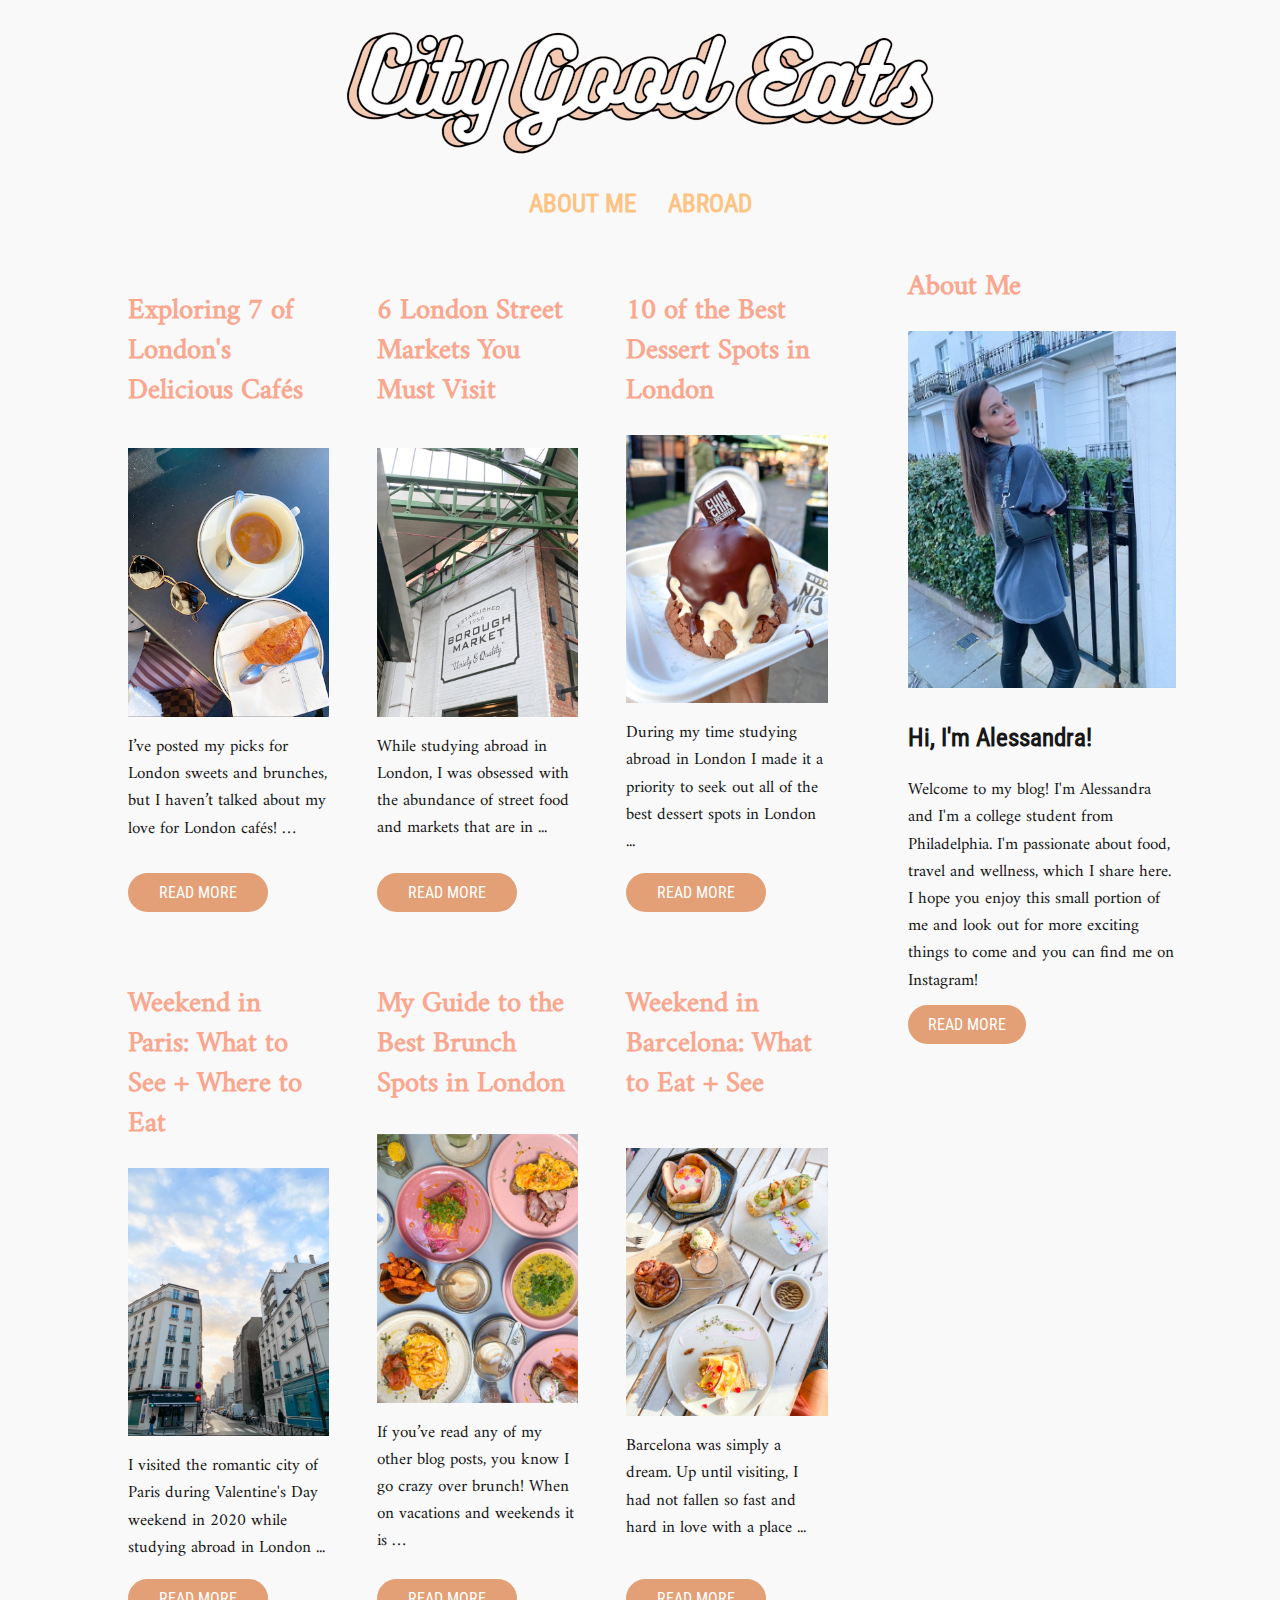
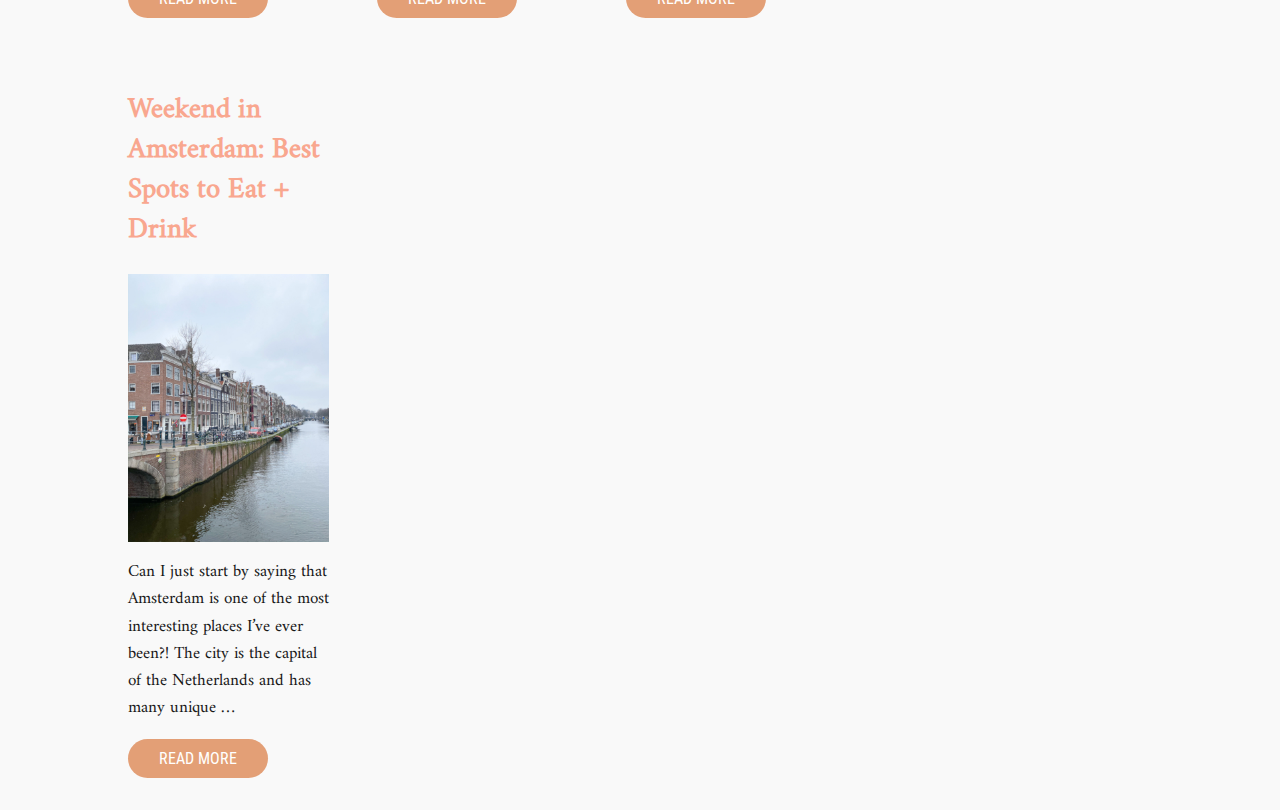
==== index.html @ ff9bc491 "Edits to margins on blog post pages" ====
<!DOCTYPE html>
<html lang="en">

<head>
    <link rel="stylesheet" href="stylesheet.css">
    <meta charset="UTF-8">
    <meta http-equiv="X-UA-Compatible" content="IE=edge">
    <meta name="viewport" content="width=device-width, initial-scale=1.0">
    <title>CityGoodEats</title>
</head>

<body>

    <div class="wrapper">

        <header>
            <a href="index.html">
                <picture class="logo">
                    <source media="(min-width: 1200px)" srcset="images/logo-desktop.png" />
                    <source media="(min-width: 0px)" srcset="images/logo-small.png" />
                    <img src="images/logo-desktop.png" alt="website logo reading 'CityGoodEats'">
                </picture>
            </a>

            <nav class="topnav">
                <h3><a href="about-me.html" target="_blank">ABOUT ME</a></h3>
                <div class="dropdown">
                    <div class="topnav-abroad">
                        <h3>ABROAD</h3>
                    </div>
                    <div class="dropdown-content">
                        <a href="amsterdam.html" target="_blank">Amsterdam</a>
                        <a href="barcelona.html" target="_blank">Barcelona</a>
                        <a href="london.html" target="_blank">London</a>
                        <a href="paris.html" target="_blank">Paris</a>
                    </div>
                </div>
            </nav>
        </header>

        <main>
            <div class="grid">
                <div class="posts">
                    <!-- LONDON CAFÉS BLOG POST -->
                    <section class="section london-cafes">
                        <h2><a href="london-cafés.html" target="_blank">Exploring 7 of London's Delicious Cafés</a></h2>
                        <img src="images/london-cafes/london-cafes-main-large.jpeg"
                            alt="a croissant and espresso pictured on a black table with a pair of Ray Ban sunglasses">
                        <p>I’ve posted my picks for London sweets and brunches, but I haven’t talked about my love for
                            London cafés! …</p>
                        <a href="london-cafés.html" class="readmore">READ MORE</a>
                    </section>

                    <!-- LONDON MARKETS BLOG POST -->
                    <section class="section london-markets">
                        <h2><a href="london-markets.html" target="_blank">6 London Street Markets You Must Visit</a>
                        </h2>
                        <img src="images/london-markets/london-markets-main-small.JPG"
                            alt="one of the brick walls in Borough Market in London which is painted white and reads 'Established 1756 Borough Market 'Variety & Quality'">
                        <p>While studying abroad in London, I was obsessed with the abundance of street food and markets
                            that are in ...</p>
                        <a href="london-markets.html" class="readmore">READ MORE</a>
                    </section>

                    <!-- LONDON DESSERTS BLOG POST -->
                    <section class="section london-desserts">
                        <h2><a href="london-desserts.html" target="_blank">10 of the Best Dessert Spots in London</a>
                        </h2>
                        <img src="images/london-desserts/london-desserts-main-small.JPG"
                            alt="a chocolate cookie with vanilla ice cream on top and chocolate drizzle on top, topped with a chocolate square that reads 'Chin Chin Ice Cream">
                        <p>During my time studying abroad in London I made it a priority to seek out all of the best
                            dessert spots in London ...</p>
                        <a href="london-dessert.html" class="readmore">READ MORE</a>
                    </section>

                    <!-- PARIS BLOG POST -->
                    <section class="section paris">
                        <h2><a href="paris.html" target="_blank">Weekend in Paris: What to See + Where to Eat</a></h2>
                        <img src="images/paris/paris-main-small.JPG" target="_blank"
                            alt="picture of the top half of buildings in Paris with clouds in the morning sky">
                        <p>I visited the romantic city of Paris during Valentine's Day weekend in 2020 while studying
                            abroad in London ...</p>
                        <a href="prais.html" class="readmore">READ MORE</a>
                    </section>

                    <!-- LONDON BRUNCH BLOG POST -->
                    <section class="section london-brunch">
                        <h2><a href="london-brunch.html" target="_blank">My Guide to the Best Brunch Spots in London</a>
                        </h2>
                        <img src="images/london-brunch/london-brunch-main-small.JPG"
                            alt="overhead picture of a table filled with different brunch foods on colorful plates from Farm Girl in London">
                        <p>If you’ve read any of my other blog posts, you know I go crazy over brunch! When on vacations
                            and weekends it is …</p>
                        <a href="london-brunch.html" class="readmore">READ MORE</a>
                    </section>

                    <!-- BARCELONA BLOG POST -->
                    <section class="section barcelona">
                        <h2><a href="barcelona.html" target="_blank">Weekend in Barcelona: What to Eat + See</a></h2>
                        <img src="images/barcelona/barcelona-main-small.JPG" target="_blank"
                            alt="overhead picture of a table with brunch items, including french toast, a burrito, and a cinnamon roll from Brunch and Cake in Barcelona">
                        <p>Barcelona was simply a dream. Up until visiting, I had not fallen so fast and hard in love
                            with a place ...</p>
                        <a href="barcelona.html" class="readmore">READ MORE</a>
                    </section>

                    <!-- AMSTERDAM BLOG POST -->
                    <section class="section amsterdam">
                        <h2><a href="amsterdam.html" target="_blank">Weekend in Amsterdam: Best Spots to Eat + Drink</a>
                        </h2>
                        <img src="images/amsterdam/amsterdam-main-small.JPG" target="_blank"
                            alt="picture of a canal in Amsterdam with buildings lining the water">
                        <p>Can I just start by saying that Amsterdam is one of the most interesting places I’ve ever
                            been?! The city is the capital of the Netherlands and has many unique …</p>
                        <a href="amsterdam.html" class="readmore">READ MORE</a>
                    </section>

                </div>
                <!-- ABOUT ME SECTION -->
                <aside class="sidebar">
                    <h2><a href="about-me.html" target="_blank">About Me</a></h2>
                    <img src="images/about-me-small.JPG"
                        alt="picture of myself (Alessandra) looking back and smiling at the camera with black leather leggins on, an oversized t-shirt and a black mini shoulder bag on">
                    <h3>Hi, I'm Alessandra!</h3>
                    <p>Welcome to my blog! I'm Alessandra and I'm a college student from Philadelphia. I'm passionate
                        about food, travel and wellness, which I share here. I hope you enjoy this small portion of me
                        and look out for more exciting things to come and you can find me on Instagram!</p>
                    <a href="about-me.html" class="readmore">READ MORE</a>
                </aside>
            </div>


        </main>


        <footer>


        </footer>

    </div>

</body>

</html>
---- stylesheet.css ----
@font-face {
    font-family: 'Amiri';
    src: url('fonts/Amiri/Amiri-Regular.ttf') format('truetype');
    font-weight: normal;
    font-style: normal;
}

@font-face {
    font-family: 'Roboto';
    src: url('fonts/Roboto_Condensed/RobotoCondensed-Regular.ttf') format('truetype');
    font-weight: normal;
    font-style: normal;
}

@font-face {
    font-family: 'Mate_SC';
    src: url('fonts/Mate_SC/MateSC-Regular.ttf');
    font-weight: normal;
    font-style: normal;
}

@font-face {
    font-family: 'Playfair';
    src: url('fonts/Playfair_Display/PlayfairDisplay-VariableFont_wght.ttf');
    font-weight: normal;
    font-style: normal;
}

.wrapper {
    margin: 1rem 6rem 0rem 6rem;
}

.wrapper-blogposts {
    margin: 1rem 22rem 0rem 22rem;
}

* {
    box-sizing: border-box;
}

img {
    max-width: 100%;
}

body {
    background-color: #f9f9f9;
    color: #171717;
    font-family: 'Amiri', 'Times New Roman', Times, serif;
}

h1 {
    font-family: 'Amiri';
    font-size: 40px;
    line-height: 44px;
    text-align: center;
}

h2 {
    font-family: 'Amiri';
    font-size: 1.8rem; 
    line-height: 40px;
}

h2 a:hover {
    color: #FFD9CD;
}

h3 {
    font-family: 'Roboto';
    font-size: 25px;
}

h3 a:hover {
    color: #FFD9CD;
}

h4 {
    font-family: 'Mate_SC';
    font-size: 20px;
    line-height: 15px;
}

p {
    font-family: 'Amiri';
    font-size: 17px;
    line-height: 1.7rem;
}

p a:hover {
    color: #FFD9CD;
}

a { 
    text-decoration: none;
    color: #F9A78F;
 }

 header {
     text-align: center;
     padding-top: 1rem;
 }

/* TOP NAV */

 .topnav a {
    color: #FDC383;
    padding-right: 1rem;
    padding-left: 1rem;
    cursor: pointer;
 }

.topnav a:hover {
    color: #F9A78F;
}

 .topnav {
     display: flex;
     flex-direction: row;
     justify-content: center;
 }

 .topnav-abroad {
     color: #FDC383;
     font-family: 'Roboto';
     font-size: 25px;
     padding-right: 1rem;
     padding-left: 1rem;
     border: none;
     cursor: pointer;
 }

 .topnav-abroad:hover {
     color: #F9A78F;
 }

/* TOP NAV - DROP DOWN */

 .dropdown {
     position: relative;
     display: inline-block;
 }

 .dropdown-content {
     display: none;
     position: absolute;
     background-color: #f1f1f1;
     min-width: 160px;
     box-shadow: 0px 6px 16px 0px rgba(0,0,0,0.2);
     z-index: 1;
 }

 .dropdown-content a {
     color: black;
     padding: 12px 16px;
     text-decoration: none;
     display: block;
 }

 .dropdown-content a:hover {
     color: #F9A78F;
 }

 .dropdown:hover .dropdown-content {
     display: flex;
     flex-direction: column;
     text-align: left;
 }

/* INDEX GRID */

 .grid p {
     max-width: 300px;
 }

 .grid {
     display: grid;
     grid-template-columns: 1fr 1fr 1fr 1fr;
     grid-template-areas: "post post post sidebar";
 }

 .grid img {
    margin-top: auto;
}

.posts {
    grid-area: post;
    display: flex;
    flex-wrap: wrap;
}

.section {
    width: 31%;
    display: flex;
    flex-direction: column;
    padding: 1.5rem;
}

a.section h2 {
    margin-top: auto;
}

/* READ MORE BUTTON */

 a.readmore {
    background-color: #E39F76;
    color: white;
    padding: 10px 20px;
    text-decoration: none;
    border-radius: 25px;
    justify-content: center;
    max-width: 140px;
    margin-top: auto;
    text-align: center;
    font-family: 'Roboto';
}

a.readmore:hover {
    background-color: #F3C9B1;
}

/* MISC. IMAGE */

.next-to-image-text {
    padding-left: 1rem;
    padding-right: 1rem;
    overflow: auto;
}

.img-resize {
    max-width: 300px;
}

.images {
    margin: auto;
    width: 100%;
    text-align: center;
}

/* ABOUT ME */

.aboutme p {
    max-width: 300px;
}

.about-me img {
    float: left;
}

#about-me-text {
    padding: 2rem;
}

/* BLOG POSTS */

.post-main-img {
    float: left;
}

.post-intro {
    padding-bottom: 2rem;
}

.post-heading {
    padding-bottom: 2rem;
}

/* AMSTERDAM PAGE */

#amsterdam-text {
    padding: 4rem 2rem 6rem 2rem;
}

#amsterdam-brunch {
    padding-top: 2rem;
}

/* BARCELONA PAGE */

#barcelona-text {
    padding: 4rem 2rem 2rem 2rem;;
}

#barcelona-start {
    padding-top: 2rem;
}
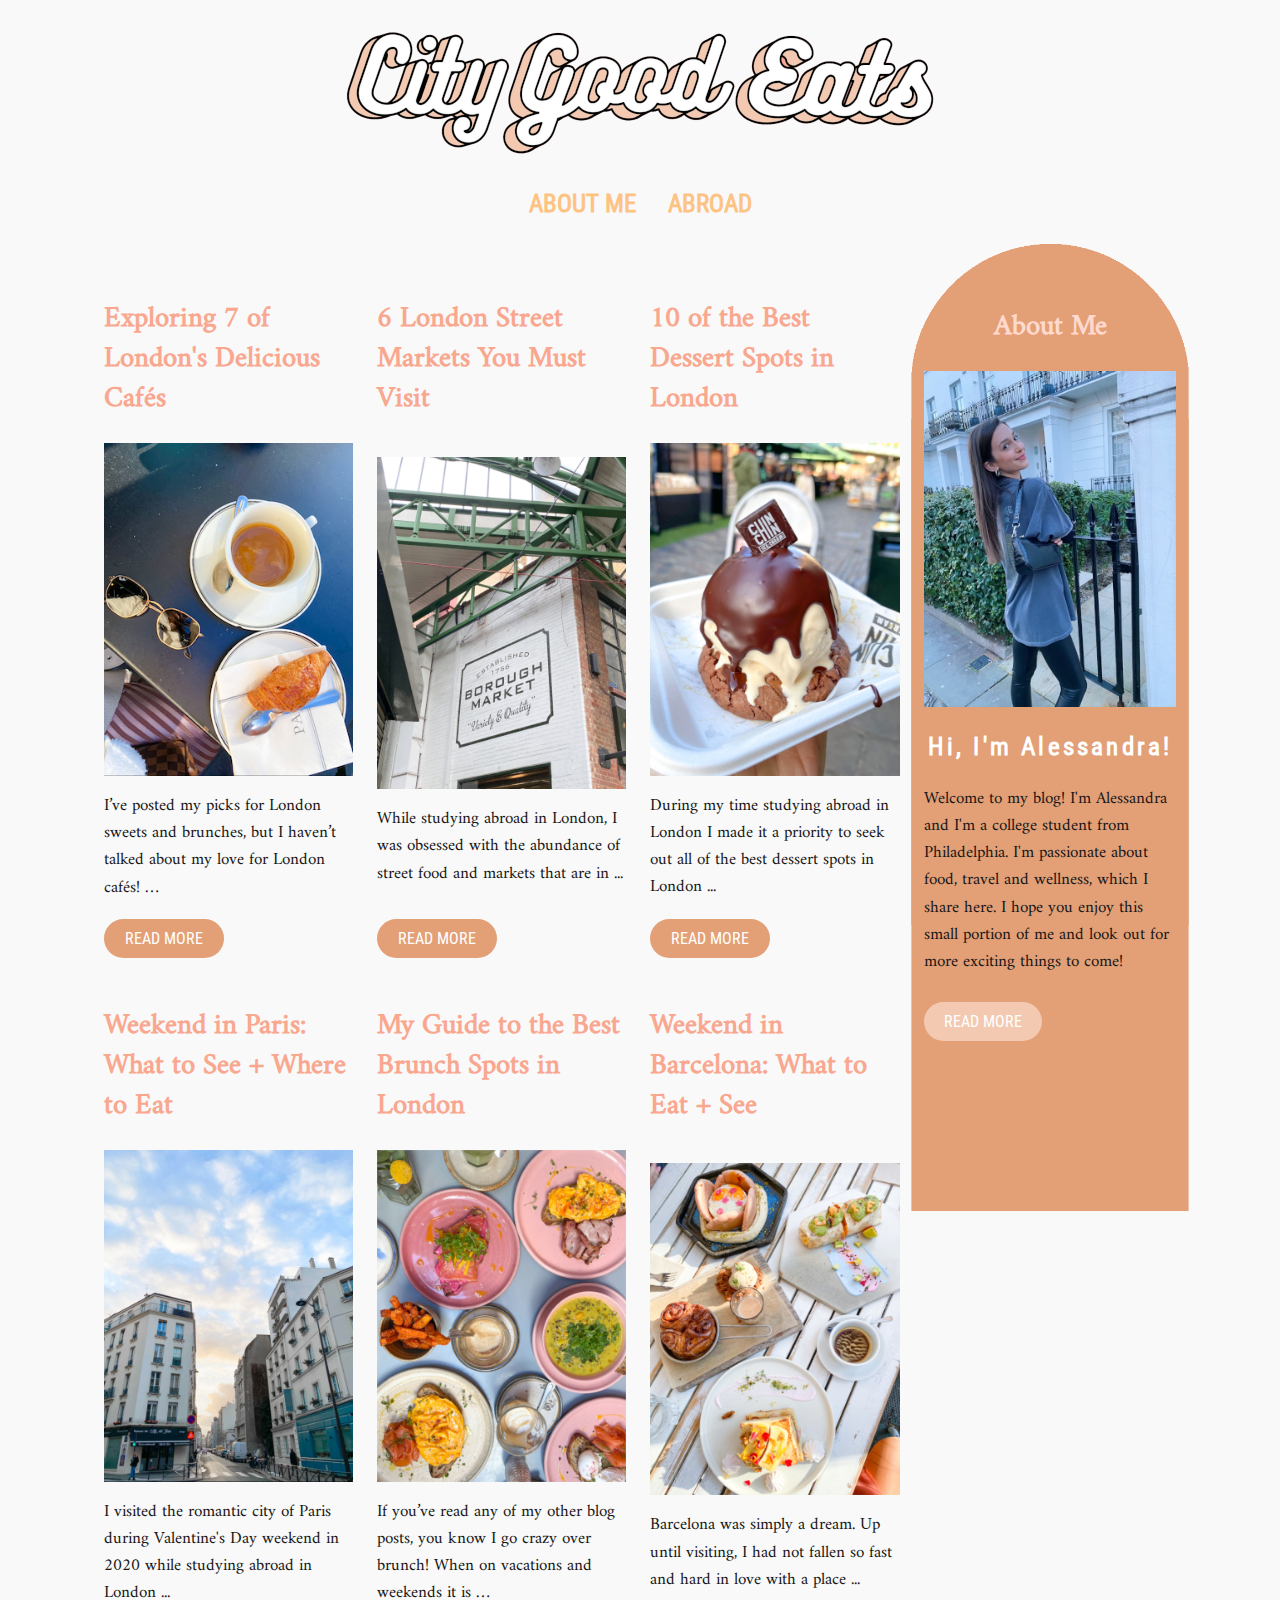
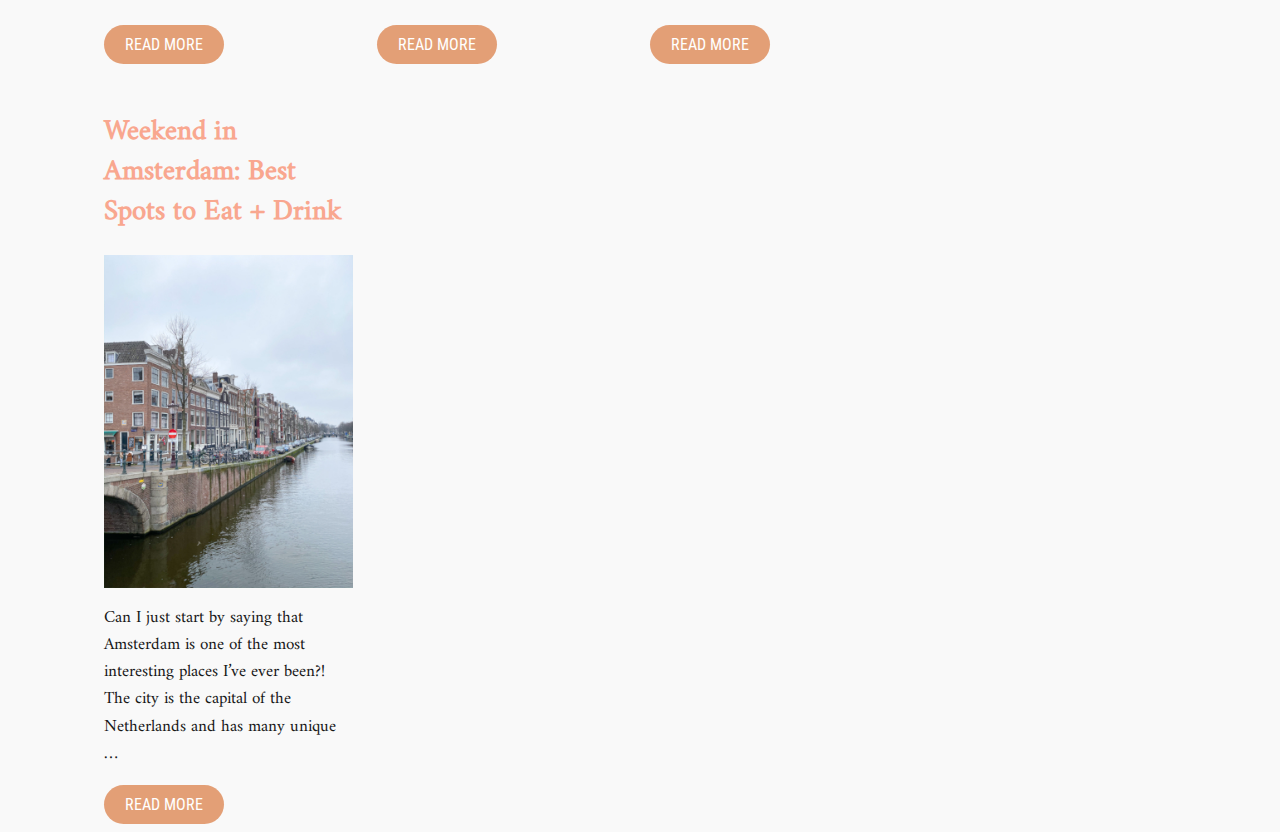
==== commit 7ca7775d: "Added background to about me section of homepage and made homepage responsive" ====
--- a/index.html
+++ b/index.html
@@ -118,14 +118,16 @@
                 </div>
                 <!-- ABOUT ME SECTION -->
                 <aside class="sidebar">
-                    <h2><a href="about-me.html" target="_blank">About Me</a></h2>
+                    <h2 id="about-me-title"><a href="about-me.html" target="_blank">About Me</a></h2>
                     <img src="images/about-me-small.JPG"
                         alt="picture of myself (Alessandra) looking back and smiling at the camera with black leather leggins on, an oversized t-shirt and a black mini shoulder bag on">
-                    <h3>Hi, I'm Alessandra!</h3>
-                    <p>Welcome to my blog! I'm Alessandra and I'm a college student from Philadelphia. I'm passionate
-                        about food, travel and wellness, which I share here. I hope you enjoy this small portion of me
-                        and look out for more exciting things to come and you can find me on Instagram!</p>
-                    <a href="about-me.html" class="readmore">READ MORE</a>
+                        <h3>Hi, I'm Alessandra!</h3>
+                        <p>Welcome to my blog! I'm Alessandra and I'm a college student from Philadelphia. I'm
+                            passionate about food, travel and wellness, which I share here. I hope you enjoy this small portion of me
+                            and look out for more exciting things to come!</p>
+                        <a href="about-me.html" class="readmore-aboutme">READ MORE</a>
+                    <div class="additional-color"></div>
+                    <img class="about-me-background" src="images/about-me-background.png">
                 </aside>
             </div>
 
--- a/stylesheet.css
+++ b/stylesheet.css
@@ -26,14 +26,6 @@
     font-style: normal;
 }
 
-.wrapper {
-    margin: 1rem 6rem 0rem 6rem;
-}
-
-.wrapper-blogposts {
-    margin: 1rem 22rem 0rem 22rem;
-}
-
 * {
     box-sizing: border-box;
 }
@@ -99,6 +91,46 @@
      text-align: center;
      padding-top: 1rem;
  }
+
+/* MEDIA QUERIES FOR HOME PAGE */
+
+@media (min-width: 1200px) {
+.wrapper {
+    margin: 1rem 6rem 0rem 6rem;
+    }
+} 
+
+@media (min-width: 768) {
+    .wrapper {
+        margin: 1rem 2rem 0rem 2rem
+    }
+}
+
+/* MEDIA QUERIES FOR OTHER PAGES */
+@media (min-width: 1500px) {
+.wrapper-blogposts {
+    margin: 1rem 22rem 0rem 22rem;
+    }
+}
+
+@media (min-width: 1300px) {
+    .wrapper-blogposts {
+        margin: 1rem 18rem 0rem 18rem;
+    }
+}
+
+@media (min-width: 1200px) {
+    .wrapper-blogposts {
+        margin: 1rem 14rem 0rem 14rem;
+    }
+}
+
+@media (min-width: 1200px) {
+    .wrapper-blogposts {
+        margin: 1rem 14rem 0rem 14rem;
+    }
+}
+
 
 /* TOP NAV */
 
@@ -117,6 +149,7 @@
      display: flex;
      flex-direction: row;
      justify-content: center;
+     padding-bottom: 2rem;
  }
 
  .topnav-abroad {
@@ -186,13 +219,13 @@
     grid-area: post;
     display: flex;
     flex-wrap: wrap;
+    gap: 1.5rem 1.5rem;
 }
 
 .section {
     width: 31%;
     display: flex;
     flex-direction: column;
-    padding: 1.5rem;
 }
 
 a.section h2 {
@@ -208,7 +241,7 @@
     text-decoration: none;
     border-radius: 25px;
     justify-content: center;
-    max-width: 140px;
+    max-width: 120px;
     margin-top: auto;
     text-align: center;
     font-family: 'Roboto';
@@ -236,7 +269,7 @@
     text-align: center;
 }
 
-/* ABOUT ME */
+/* ABOUT ME PAGE */
 
 .aboutme p {
     max-width: 300px;
@@ -250,6 +283,79 @@
     padding: 2rem;
 }
 
+/* ABOUT ME SECTION ON HOME PAGE */
+
+#about-me-title {
+    text-align: center;
+    padding-top: .5rem;
+}
+
+.sidebar h3 {
+    color: white;
+    letter-spacing: .2rem;
+    text-align: center;
+}
+
+.sidebar p {
+    padding-bottom: 1rem;
+}
+
+.sidebar img {
+    margin: 0 auto;
+    display: block;
+}
+
+#about-me-title a {
+    color: #FFD9CD;
+}
+
+#about-me-title a:hover {
+    color: white;
+}
+
+.about-me-background {
+    position: absolute;
+    top: 0;
+    left: 0;
+    z-index: -1;
+    transform: scale(1.1);
+    width: 100%
+}
+
+.additional-color {
+    background-color: #E39F76;
+    height: 80%;
+    position: absolute;
+    bottom: 0;
+    left: 0;
+    z-index: -1;
+    transform: scale(1.1);
+    width: 100%
+}
+
+.sidebar {
+    position: relative;
+    max-height: 900px;
+    margin-left: 1rem;
+}
+
+a.readmore-aboutme {
+    background-color: #F3C9B1;
+    color: white;
+    padding: 10px 20px;
+    text-decoration: none;
+    border-radius: 25px;
+    justify-content: center;
+    max-width: 140px;
+    margin-top: auto;
+    text-align: center;
+    font-family: 'Roboto';
+}
+
+a.readmore-aboutme:hover {
+    background-color: #FDC383;
+}
+
 /* BLOG POSTS */
 
 .post-main-img {
@@ -282,4 +388,33 @@
 
 #barcelona-start {
     padding-top: 2rem;
-}+}
+
+/* GRID MEDIA QUERIES */
+
+@media screen and (max-width: 1100px) {
+    .grid {
+        grid-template-columns: 1fr 1fr 1fr;
+        grid-template-areas: "post post sidebar";
+    }
+   .section {
+       width: 46.5%;
+   }
+
+   .sidebar {
+       width: 100%;
+   }
+
+}
+
+@media screen and (max-width: 700px) {
+    .grid {
+        display: block;
+    }
+   .section {
+       width: 100%;
+   }
+   .sidebar {
+       width: 100%
+   }
+}
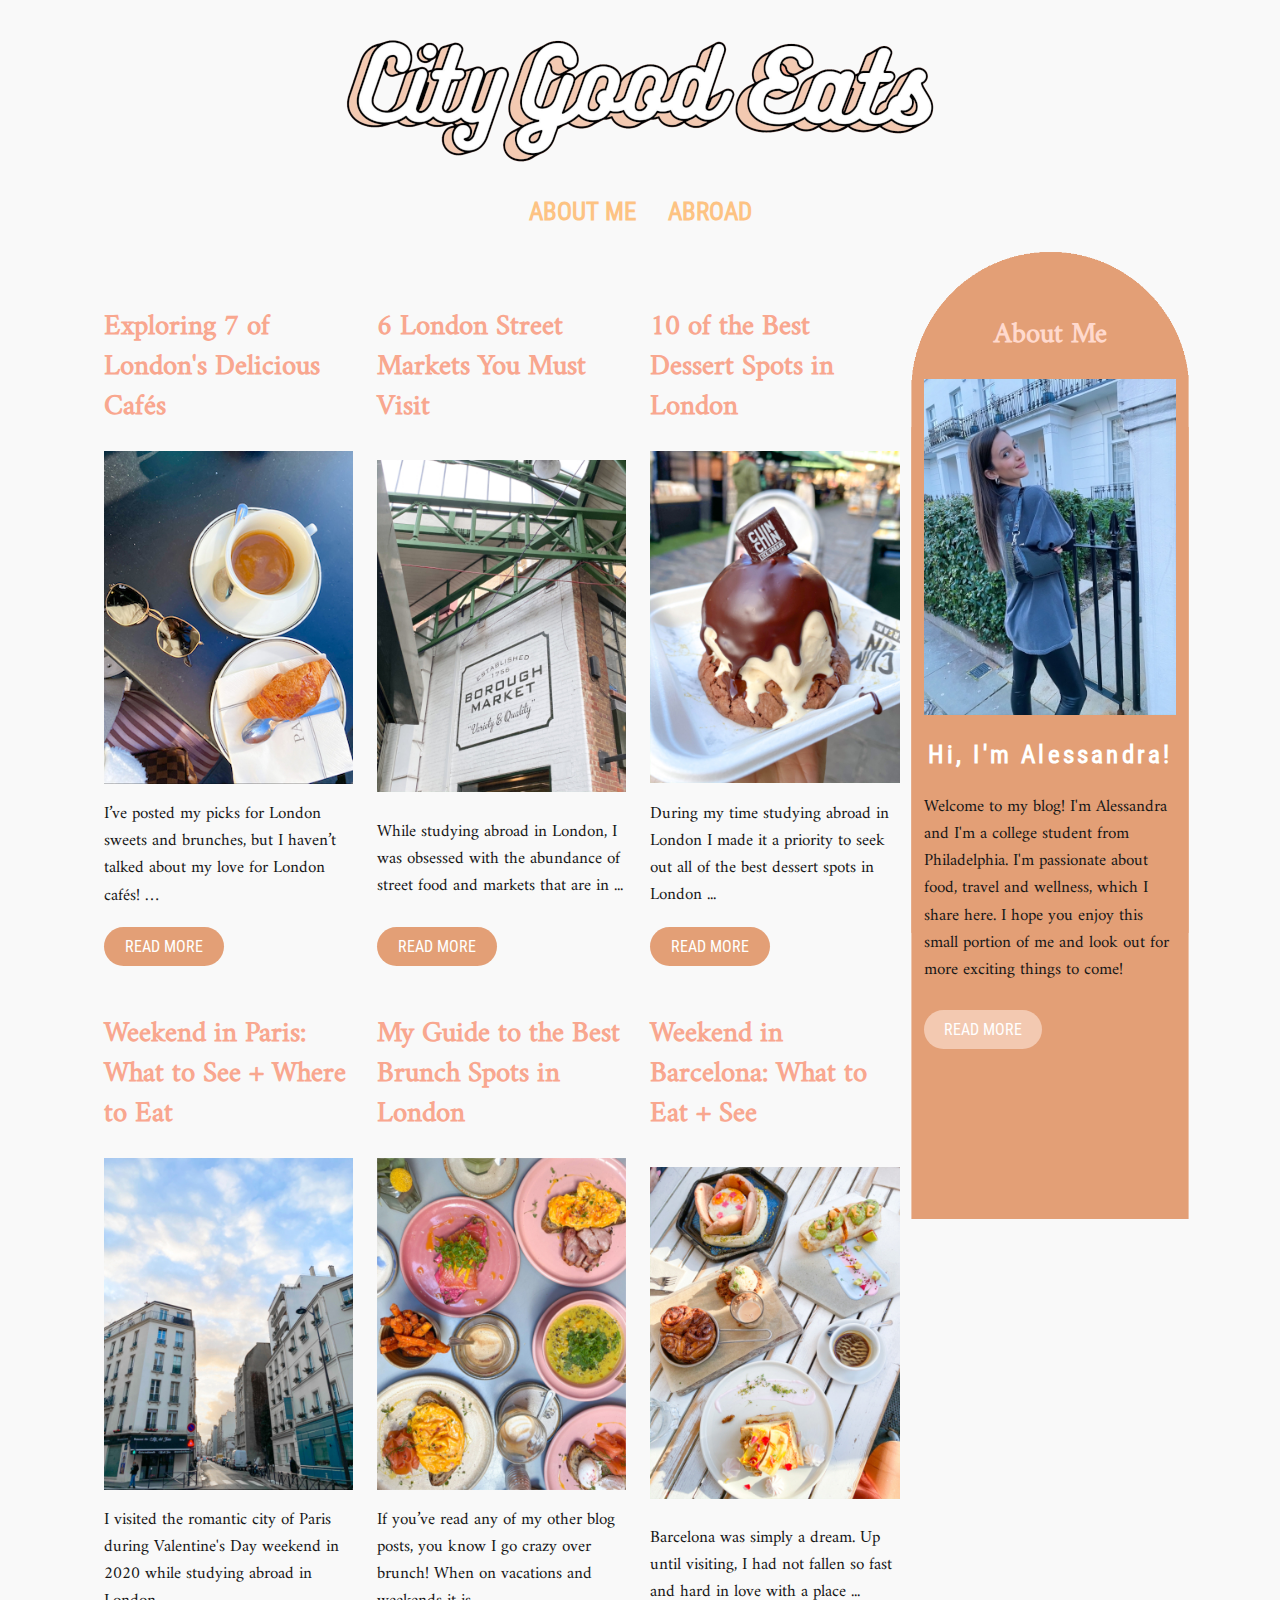
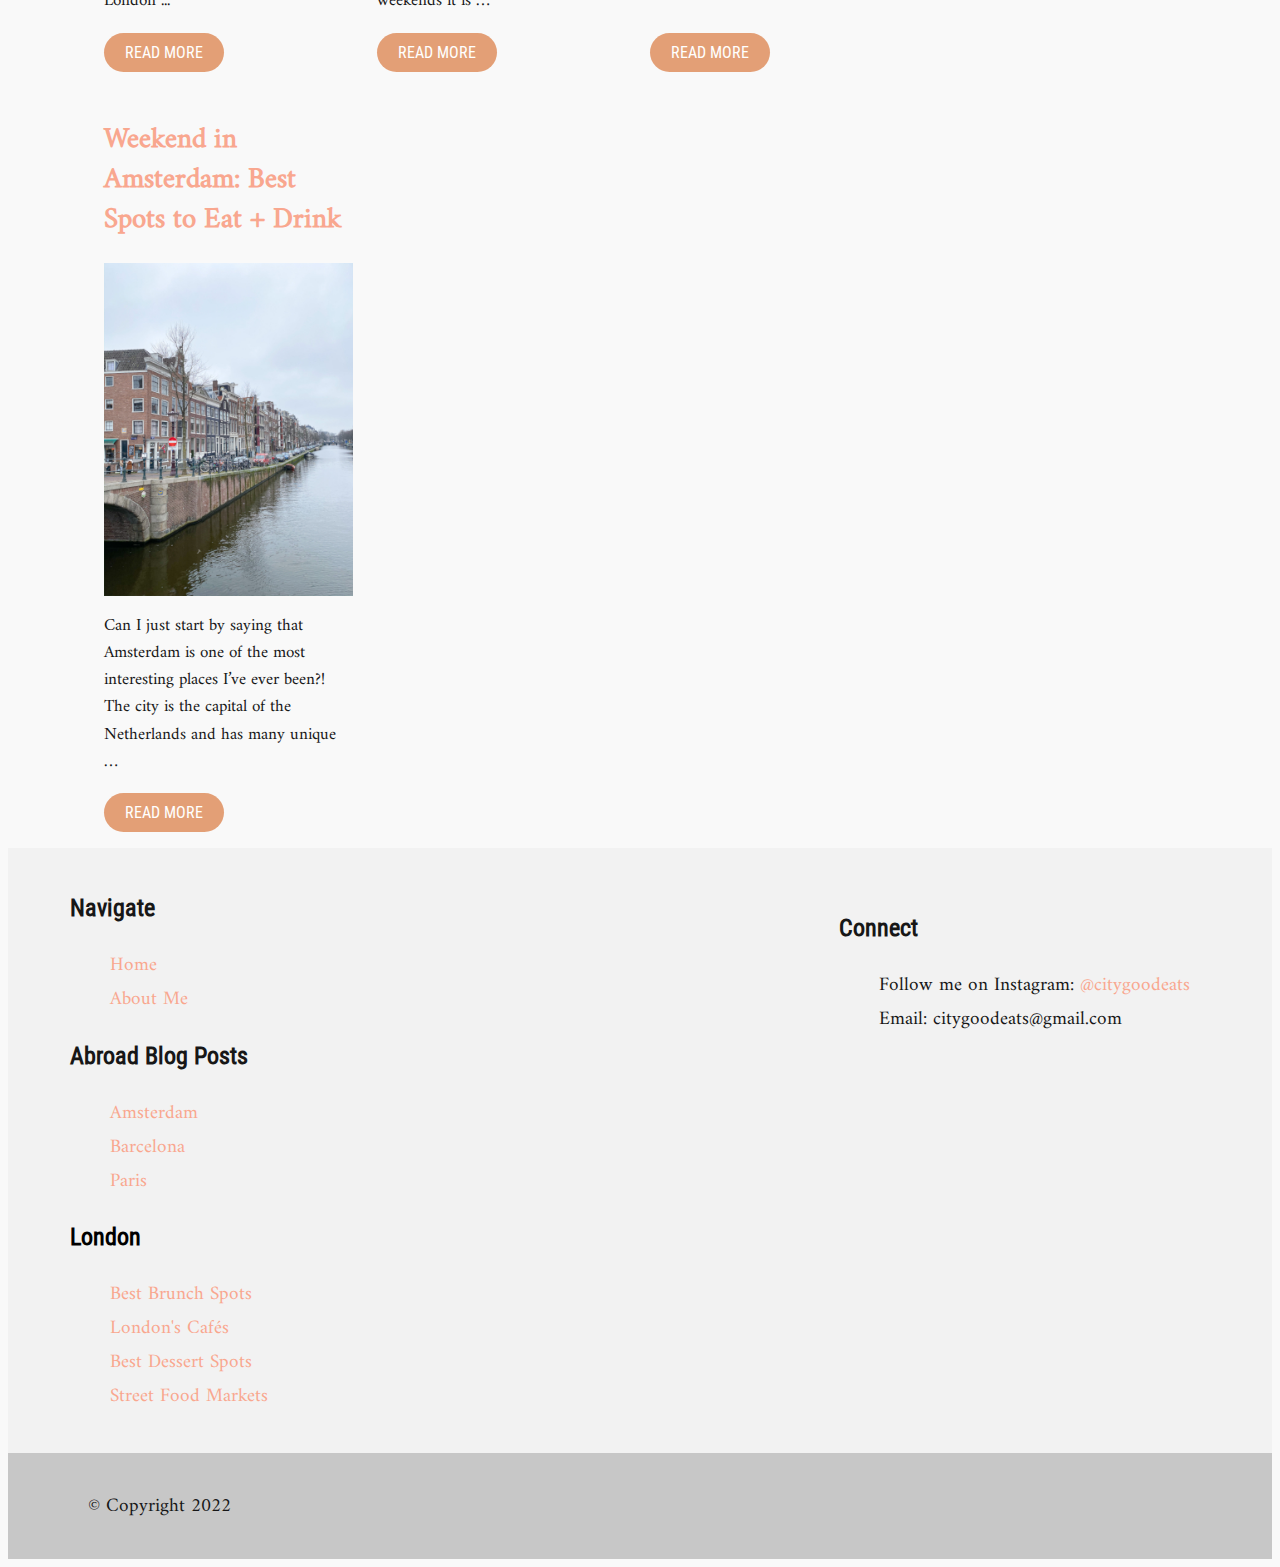
==== commit 126c4f27: "Created footer" ====
--- a/index.html
+++ b/index.html
@@ -80,7 +80,7 @@
                             alt="picture of the top half of buildings in Paris with clouds in the morning sky">
                         <p>I visited the romantic city of Paris during Valentine's Day weekend in 2020 while studying
                             abroad in London ...</p>
-                        <a href="prais.html" class="readmore">READ MORE</a>
+                        <a href="paris.html" class="readmore">READ MORE</a>
                     </section>
 
                     <!-- LONDON BRUNCH BLOG POST -->
@@ -134,14 +134,49 @@
 
         </main>
 
+    </div>
+    <footer>
+    <!-- Footer main -->
+    <section class="ft-main">
+        <div class="ft=main-item">
+            <h2 class="ft-title">Navigate</h2>
+            <ul>
+                <li><a href="index.html">Home</a></li>
+                <li><a href="about-me.html">About Me</a></li>
+            </ul>    
+            <h2 class="ft-title">Abroad Blog Posts</h2>
+            <ul>
+                <li><a href="amsterdam.html">Amsterdam</a></li>
+                <li><a href="barcelona.html">Barcelona</a></li>
+                <li><a href="paris.html">Paris</a></li>
+            </ul>    
+            <h2 class="ft-title"><a href="london.html">London</a></h2>
+            <ul>
+                    <li><a href="london-brunch.html">Best Brunch Spots</a></li>
+                    <li><a href="london-cafés.html">London's Cafés</a></li>
+                    <li><a href="london-dessert.html">Best Dessert Spots</a></li>
+                    <li><a href="london-markets.html">Street Food Markets</a></li>
+            </ul>
+        </div>
 
-        <footer>
+        <!--Footer Connect-->
+        <div class="container"></div>
+        <div class="ft-main-item">
+            <h2 class="ft-title">Connect</h2>
+            <ul>
+                <li>Follow me on Instagram: <a href="https://www.instagram.com/citygoodeats/">@citygoodeats</a></li>
+                <li>Email: citygoodeats@gmail.com</li>
+            </ul>
+        </div>
+    </section>
 
-
-        </footer>
-
-    </div>
-
+    <!-- Footer legal -->
+    <section class="ft-legal">
+        <ul class="ft-legal-list">
+            <li>&copy; Copyright 2022 </li>
+        </ul>
+    </section>
+    </footer>
 </body>
 
 </html>--- a/stylesheet.css
+++ b/stylesheet.css
@@ -269,6 +269,11 @@
     text-align: center;
 }
 
+img {
+    margin: auto;
+    text-align: center;
+}
+
 /* ABOUT ME PAGE */
 
 .aboutme p {
@@ -356,6 +361,81 @@
     background-color: #FDC383;
 }
 
+/* FOOTER */
+
+footer {
+    background-color: #f2f2f2;
+    margin-top: 1rem;
+}
+
+footer a {
+    font-size: 1.2rem;
+}
+
+footer a:hover {
+    color: #e07b3b;
+}
+
+footer {
+    font-size: 1.2rem;
+}
+
+ul {
+    list-style: none;
+    text-align: left;
+}
+
+.ft-title {
+    font-family: 'Roboto';
+    font-size: 1.5rem;
+}
+
+.ft-title a {
+    font-family: 'Roboto';
+    font-size: 1.5rem;
+    color: black;
+}
+
+body {
+    display: flex;
+    min-height: 100vh;
+    flex-direction: column;
+}
+
+.container {
+    flex: 1;
+}
+
+.ft-main {
+    padding: 1.25rem 3.875rem;
+    display: flex;
+    flex-wrap: wrap;
+}
+
+.ft-main-item {
+    padding: 1.25rem;
+    min-width: 12.5rem;
+    text-align: left;
+}
+
+.ft-legal {
+    padding: 0.9375rem 1.875rem;
+    background-color: #c7c7c7;
+}
+.ft-legal-list {
+    width: 100%;
+    display: flex;
+    flex-wrap: wrap;
+}
+.ft-legal-list li {
+    margin: 0.125rem 0.625rem;
+    white-space: nowrap;
+}
+
+.ft-legal-list li:nth-last-child(2) {
+    flex: 1;       /* same as flex-grow: 1; */
+}
+
 /* BLOG POSTS */
 
 .post-main-img {
@@ -388,6 +468,12 @@
 
 #barcelona-start {
     padding-top: 2rem;
+}
+
+/* PARIS PAGE */
+
+#paris-text {
+    padding: 10rem 2rem 8rem 2rem;
 }
 
 /* GRID MEDIA QUERIES */
@@ -418,3 +504,16 @@
        width: 100%
    }
 }
+
+/* FOOTER MEDIA QUERIES */
+
+@media only screen and (min-width: 29.8125rem /*477px*/) {
+    .ft-main {
+        justify-content: space-around;
+    }
+}
+@media only screen and (min-width: 77.5rem /*1240px*/ ) {
+    .ft-main {
+        justify-content: space-evenly;
+    }
+}
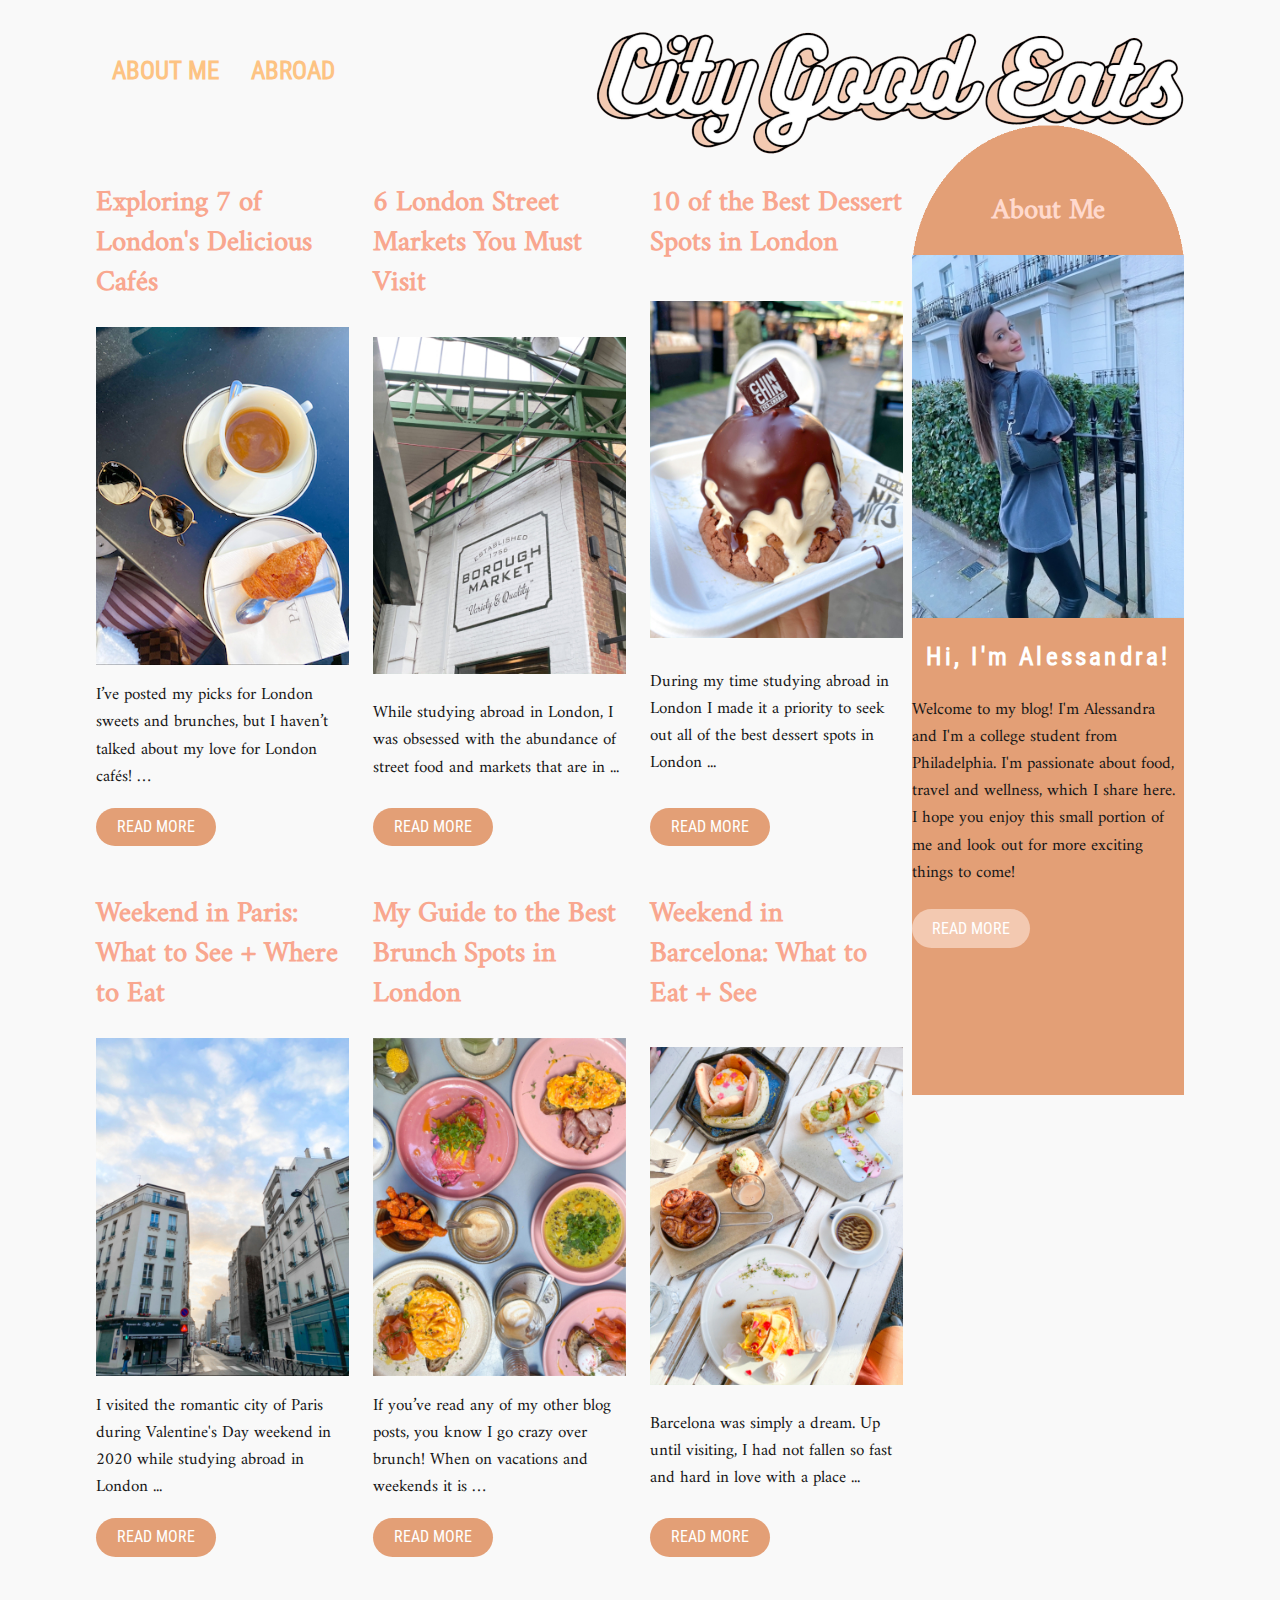
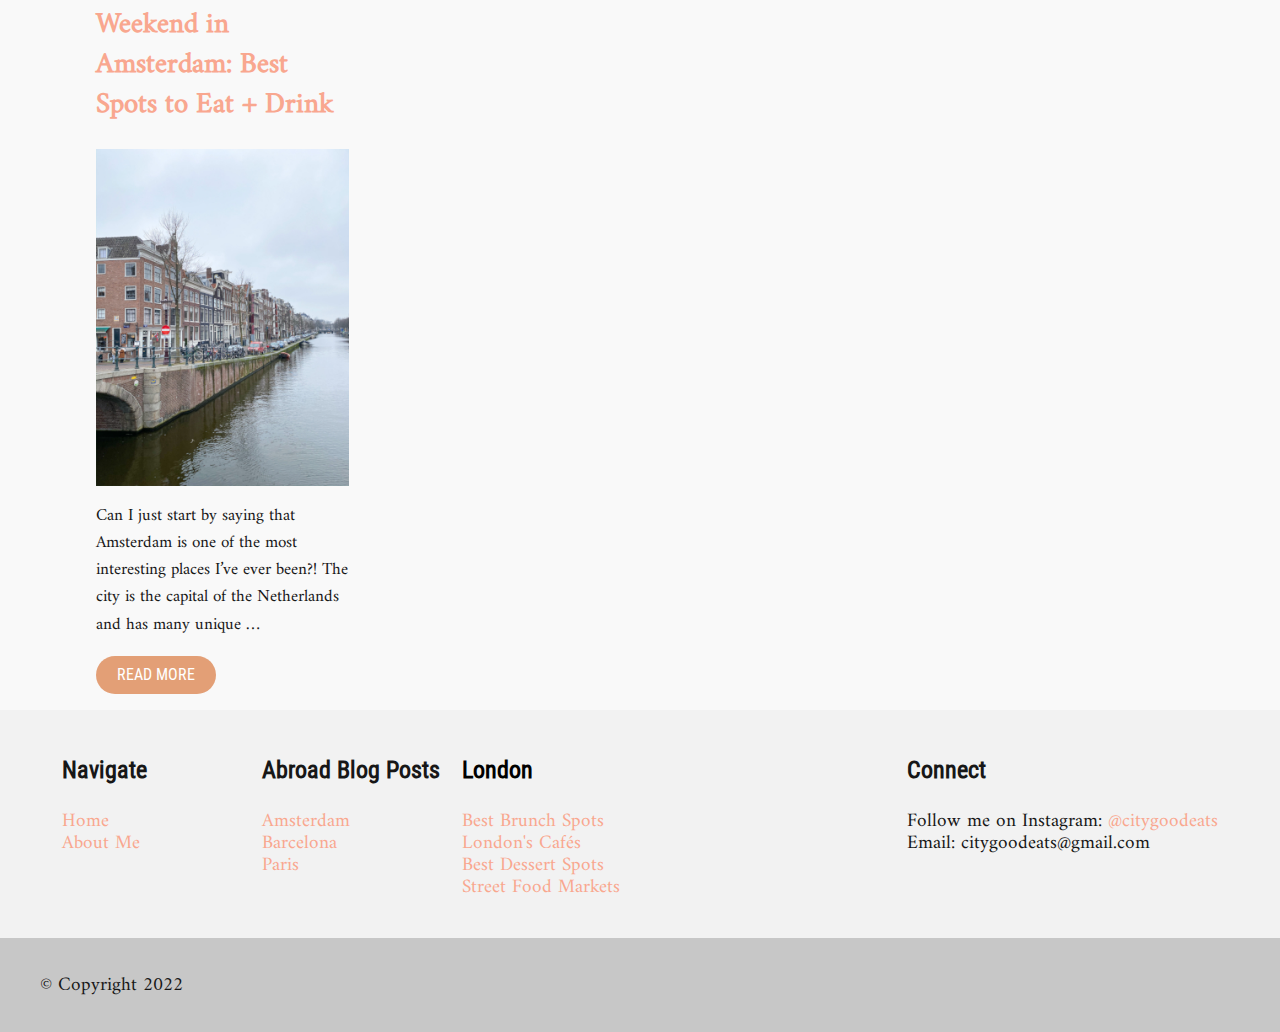
==== commit 3502dc77: "Added hamburger menu and fixed footer issues" ====
--- a/index.html
+++ b/index.html
@@ -3,6 +3,7 @@
 
 <head>
     <link rel="stylesheet" href="stylesheet.css">
+    <link rel="stylesheet" href="normalize.css">
     <meta charset="UTF-8">
     <meta http-equiv="X-UA-Compatible" content="IE=edge">
     <meta name="viewport" content="width=device-width, initial-scale=1.0">
@@ -14,28 +15,92 @@
     <div class="wrapper">
 
         <header>
-            <a href="index.html">
-                <picture class="logo">
-                    <source media="(min-width: 1200px)" srcset="images/logo-desktop.png" />
-                    <source media="(min-width: 0px)" srcset="images/logo-small.png" />
-                    <img src="images/logo-desktop.png" alt="website logo reading 'CityGoodEats'">
-                </picture>
-            </a>
-
-            <nav class="topnav">
-                <h3><a href="about-me.html" target="_blank">ABOUT ME</a></h3>
-                <div class="dropdown">
-                    <div class="topnav-abroad">
-                        <h3>ABROAD</h3>
+            <div class="nav">
+            <!-- Mobile Nav-->
+            <div class="mobile-nav nav__mobile-nav">
+                <!-- Open Button -->
+                <div id="mobile-nav-open-button" class="mobile-nav__button">
+                    <svg fill="none" stroke="currentColor" viewbox="0 0 24 24" xmlns="http://www.w3.org/2000/svg"><path stroke-linecap="round" stroke-linejoin="round" stroke-width="2" d="M4 6h16M4 12h16M4 18h16"></path></svg>
+                </div>
+
+                <nav id="mobile-nav" class="mobile-nav__nav">
+                    <!-- Close Button -->
+                    <div id="mobile-nav-close-button" class="mobile-nav__close-button">
+                        <svg class="w-6 h-6" fill="none" stroke="currentColor" viewbox="0 0 24 24" xmlns="http://www.w3.org/2000/svg"><path stroke-linecap="round" stroke-linejoin="round" stroke-width="2" d="M6 18L18 6M6 6l12 12"></path></svg>
                     </div>
-                    <div class="dropdown-content">
-                        <a href="amsterdam.html" target="_blank">Amsterdam</a>
-                        <a href="barcelona.html" target="_blank">Barcelona</a>
-                        <a href="london.html" target="_blank">London</a>
-                        <a href="paris.html" target="_blank">Paris</a>
-                    </div>
-                </div>
-            </nav>
+                    <ul class="mobile-nav__nav-list">
+                        <li class="nav__nav-list-item">
+                            <a href="index.html" class="nav__nav-list-link">Home</a>
+                        </li>
+
+                        <li class="nav__nav-list-item">
+                            <a href="about-me.html" class="nav__nav-list-link">About Me</a>
+                        </li>
+
+                        <li class="nav__nav-list-item">
+                            <a href="amsterdam.html" class="nav__nav-list-link">Amsterdam</a>
+                        </li>
+
+                        <li>   
+                            <a href="barcelona.html" class="nav__nav-list-link">Barcelona</a>
+                        </li> 
+
+                        <li>
+                            <a href="paris.html" class="nav__nav-list-link">Paris</a>
+                        </li>
+
+                        <li>
+                            <a href="london.html" class="nav__nav-list-link">London</a>
+                        </li>
+                    </ul>
+                </nav>
+            </div>
+
+            <!-- Desktop Nav -->
+       
+
+        <nav class="topnav">
+            <h3><a href="about-me.html" target="_blank">ABOUT ME</a></h3>
+            <div class="dropdown">
+                <div class="topnav-abroad">
+                    <h3>ABROAD</h3>
+                </div>
+                <div class="dropdown-content">
+                    <a href="amsterdam.html" target="_blank">Amsterdam</a>
+                    <a href="barcelona.html" target="_blank">Barcelona</a>
+                    <a href="london.html" target="_blank">London</a>
+                    <a href="paris.html" target="_blank">Paris</a>
+                </div>
+            </div>
+        </nav>
+    </div>
+    
+ <a href="index.html">
+            <picture class="logo">
+                <source media="(min-width: 1200px)" srcset="images/logo-desktop.png" />
+                <source media="(min-width: 0px)" srcset="images/logo-small.png" />
+                <img src="images/logo-desktop.png" alt="website logo reading 'CityGoodEats'">
+            </picture>
+        </a>
+
+        <script>
+            // Mobile menu logic
+            const mobileNav = document.getElementById('mobile-nav');
+            const openButton = document.getElementById('mobile-nav-open-button');
+            const closeButton = document.getElementById('mobile-nav-close-button');
+
+            openButton.addEventListener("click", () => {
+                mobileNav.classList.remove('mobile-nav__nav--closed');
+                mobileNav.classList.add('mobile-nav__nav--open');
+            });
+
+            // When we close it do the opposite
+            closeButton.addEventListener("click", () => {
+                mobileNav.classList.remove('mobile-nav__nav--open');
+                mobileNav.classList.add('mobile-nav__nav--closed');
+            });
+
+        </script>
         </header>
 
         <main>
@@ -138,26 +203,31 @@
     <footer>
     <!-- Footer main -->
     <section class="ft-main">
-        <div class="ft=main-item">
+        <div class="ft-main-item">
             <h2 class="ft-title">Navigate</h2>
             <ul>
                 <li><a href="index.html">Home</a></li>
                 <li><a href="about-me.html">About Me</a></li>
-            </ul>    
+            </ul>
+        </div>
+        <div class="ft-main-item">    
             <h2 class="ft-title">Abroad Blog Posts</h2>
             <ul>
                 <li><a href="amsterdam.html">Amsterdam</a></li>
                 <li><a href="barcelona.html">Barcelona</a></li>
                 <li><a href="paris.html">Paris</a></li>
-            </ul>    
+            </ul>
+        </div>
+        <div class="ft-main-item">    
             <h2 class="ft-title"><a href="london.html">London</a></h2>
             <ul>
-                    <li><a href="london-brunch.html">Best Brunch Spots</a></li>
-                    <li><a href="london-cafés.html">London's Cafés</a></li>
-                    <li><a href="london-dessert.html">Best Dessert Spots</a></li>
-                    <li><a href="london-markets.html">Street Food Markets</a></li>
-            </ul>
-        </div>
+                <li><a href="london-brunch.html">Best Brunch Spots</a></li>
+                <li><a href="london-cafés.html">London's Cafés</a></li>
+                <li><a href="london-dessert.html">Best Dessert Spots</a></li>
+                <li><a href="london-markets.html">Street Food Markets</a></li>
+            </ul>
+        </div>
+    
 
         <!--Footer Connect-->
         <div class="container"></div>
--- a/stylesheet.css
+++ b/stylesheet.css
@@ -90,6 +90,8 @@
  header {
      text-align: center;
      padding-top: 1rem;
+     display: flex;
+     justify-content: space-between;
  }
 
 /* MEDIA QUERIES FOR HOME PAGE */
@@ -129,6 +131,75 @@
     .wrapper-blogposts {
         margin: 1rem 14rem 0rem 14rem;
     }
+}
+
+/* MOBILE NAV */
+
+.nav__nav-list {
+    align-items: center;
+    display: flex;
+}
+
+.nav__nav-list-item {
+    list-style-type: none;
+}
+
+.nav__nav-list-link {
+    color: #FDC383;
+    text-decoration: none;
+    padding: 5px 25px;
+}
+
+.mobile-nav__nav {
+    background-color: white;
+    height: 100%;
+    left: 0;
+    position: fixed;
+    top: 0;
+    transform: translateX(100%);
+    transition: all .15s ease-in;
+    width: 100%;
+    z-index: 1000;
+}
+
+.mobile-nav__nav--open {
+    transform: translateX(0);
+    transition: all .15s ease-in;
+}
+
+.mobile-nav__nav--closed {
+    transform: translateX(100%);
+    transition: all .15s ease-in;
+}
+
+.mobile-nav__button {
+    cursor: pointer;
+    display: block;
+    max-width: 40px;
+    width: 100px;
+}
+
+.mobile-nav__nav-list {
+    display: flex;
+    flex-direction: column;
+    justify-content: space-between;
+    padding: 50px 0;
+}
+
+.mobile-nav__nav-list a {
+    color: black;
+    display: block;
+    font-size: 1.3rem;
+    text-align: center;
+}
+
+.mobile-nav__close-button {
+    position: absolute;
+    top: 0;
+    right: 0;
+    max-width: 75px;
+    z-index: 1010;
+    width: 45px;
 }
 
 
@@ -383,6 +454,7 @@
 ul {
     list-style: none;
     text-align: left;
+    padding-left: 0;
 }
 
 .ft-title {
@@ -413,7 +485,7 @@
 }
 
 .ft-main-item {
-    padding: 1.25rem;
+    padding: 1rem 2rem;
     min-width: 12.5rem;
     text-align: left;
 }
@@ -476,6 +548,32 @@
     padding: 10rem 2rem 8rem 2rem;
 }
 
+/* TOP NAV MEDIA QUERIES */
+@media screen and (min-width: 700px) {
+
+    /* Hide our mobile nav, show our desktop nav */
+
+    .mobile-nav {
+        display: none;
+    }
+}
+
+@media screen and (max-width: 700px) {
+    .topnav {
+        display: none;
+    }
+
+    .logo {
+        display: flex;
+        flex-direction: column;
+    }
+
+    .mobile-nav {
+        display: flex;
+        flex-direction: column;
+    }
+}
+
 /* GRID MEDIA QUERIES */
 
 @media screen and (max-width: 1100px) {
@@ -501,15 +599,29 @@
        width: 100%;
    }
    .sidebar {
-       width: 100%
+       width: 100%;
    }
 }
 
 /* FOOTER MEDIA QUERIES */
 
-@media only screen and (min-width: 29.8125rem /*477px*/) {
-    .ft-main {
+@media only screen and (min-width: 320px) {
+    /*.ft-main {
         justify-content: space-around;
+    }*/
+    .ft-main-item {
+        padding: 0rem;
+    }
+    .sidebar {
+        margin-left: 0rem;
+    }
+
+    .additional-color {
+        transform: scaleY(1.1);
+    }
+
+    .about-me-background {
+        transform: scaleY(1.1);
     }
 }
 @media only screen and (min-width: 77.5rem /*1240px*/ ) {
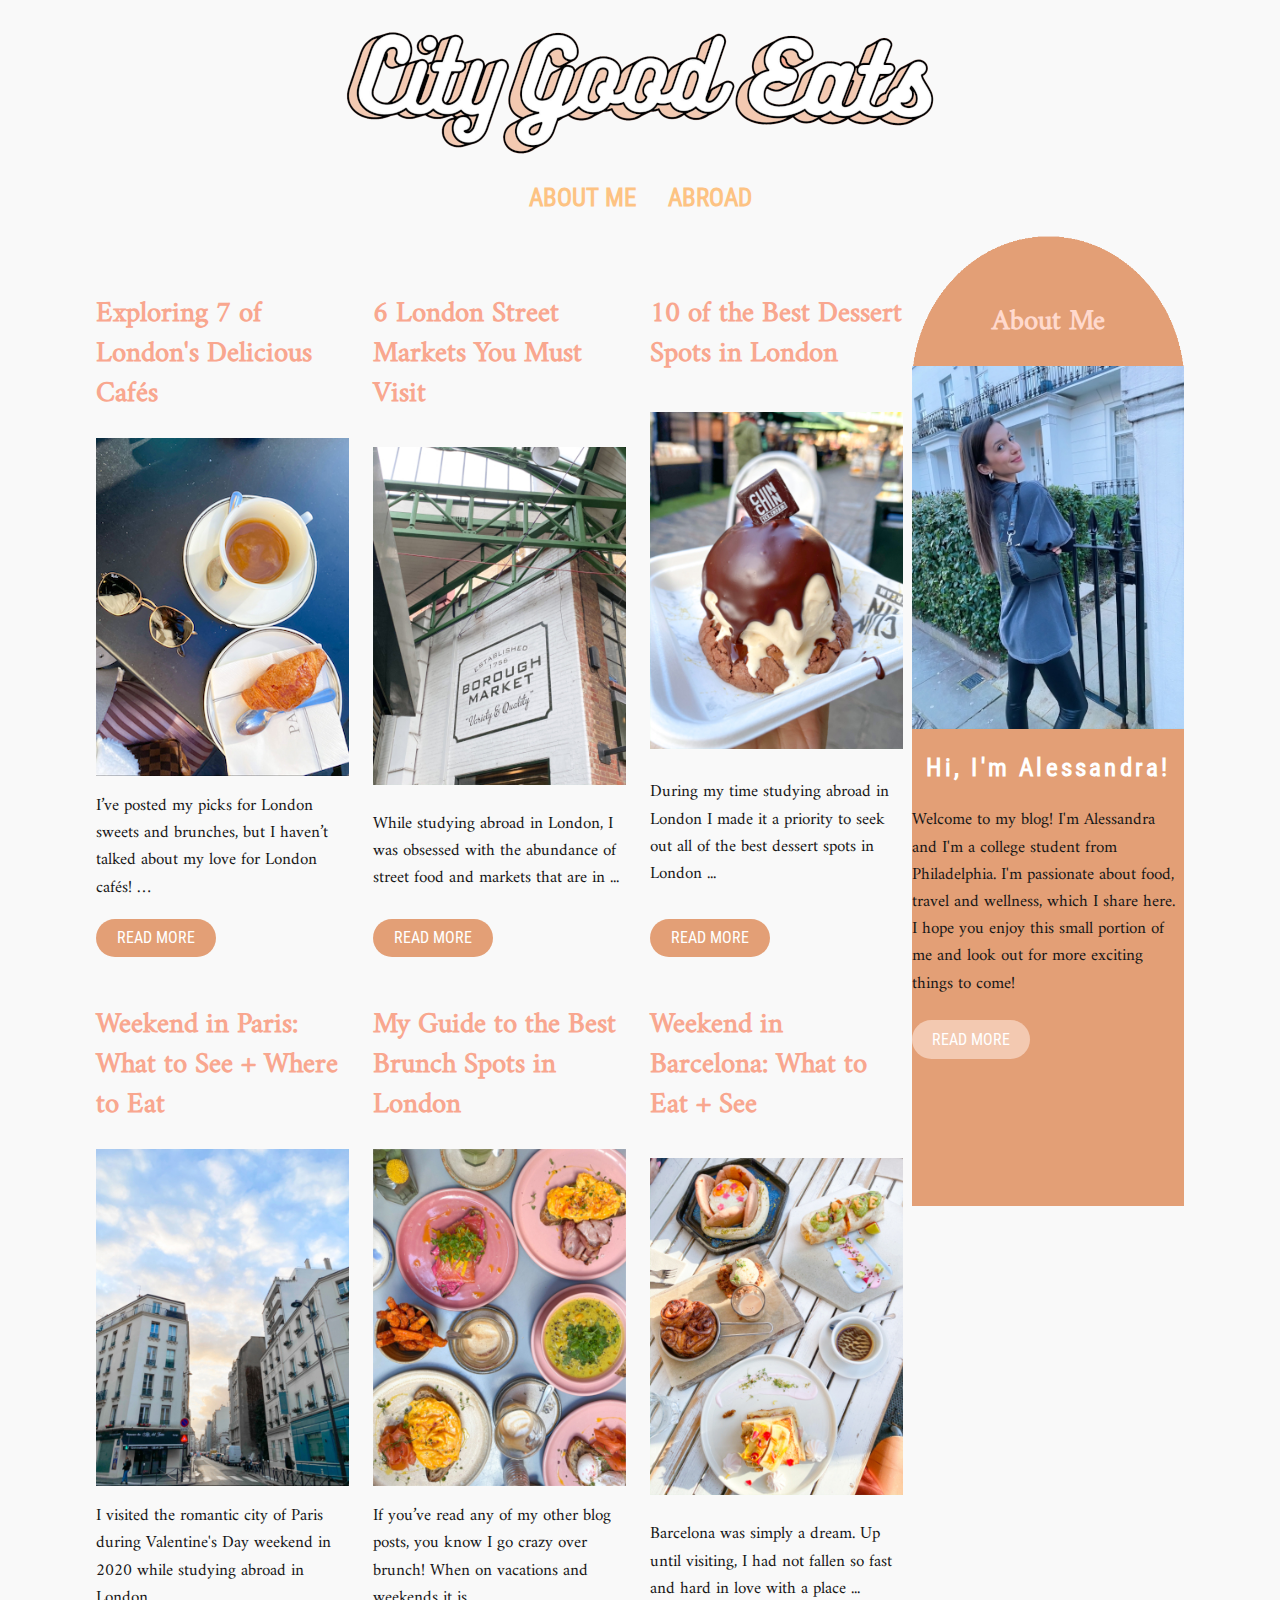
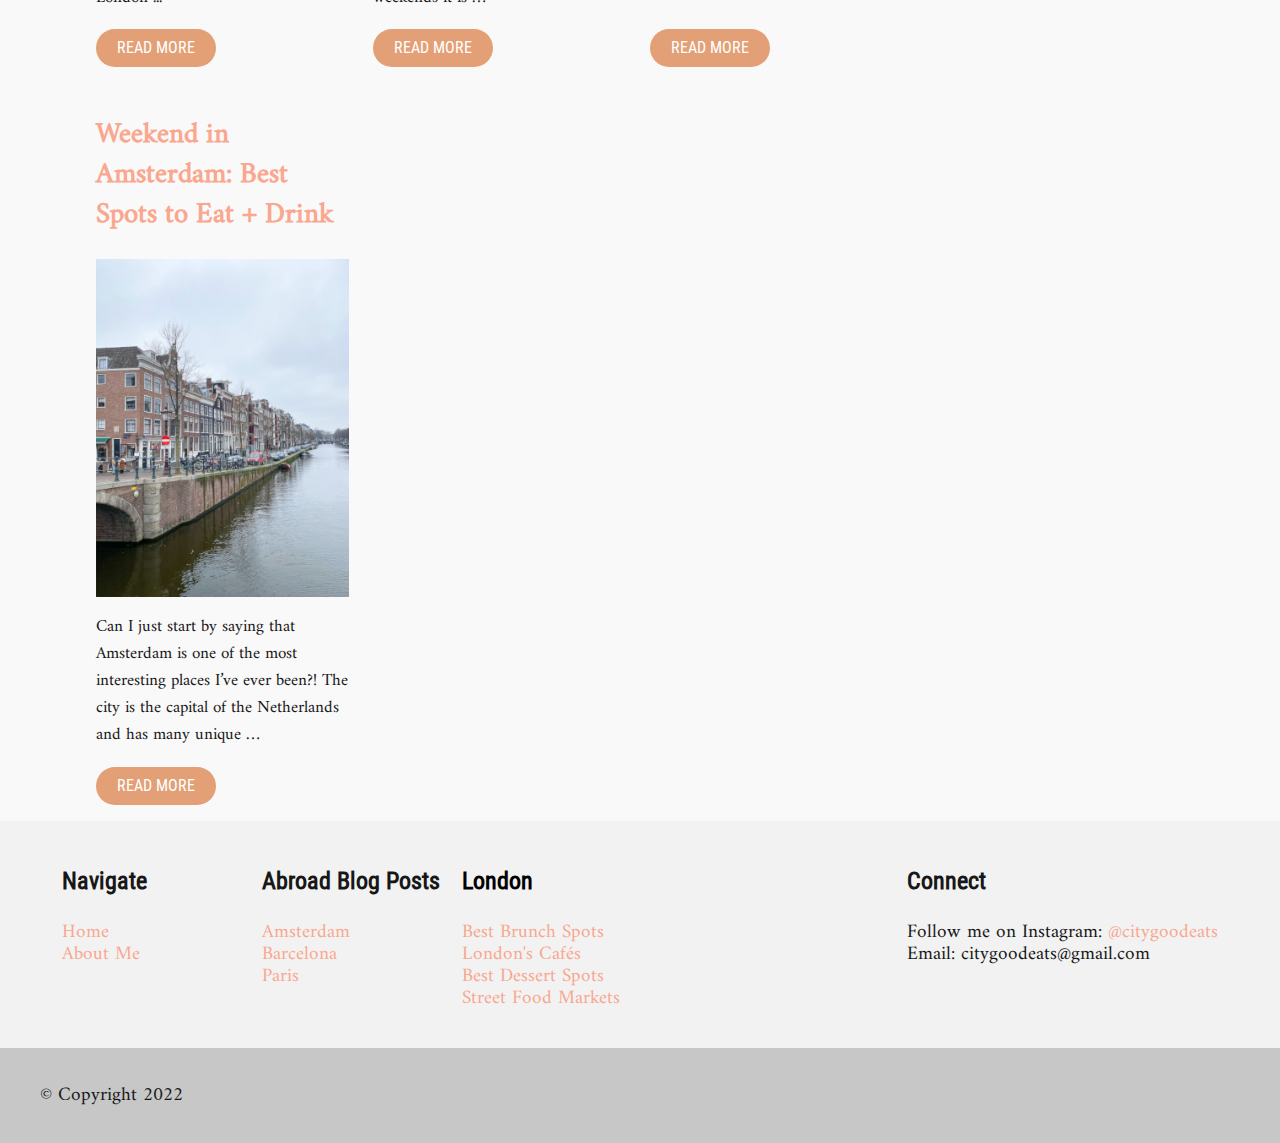
==== commit 89473e22: "Fixed logo so that it is aligned right for mobile and desktop" ====
--- a/index.html
+++ b/index.html
@@ -15,6 +15,13 @@
     <div class="wrapper">
 
         <header>
+            <a href="index.html">
+                <picture class="logo">
+                    <source media="(min-width: 1200px)" srcset="images/logo-desktop.png" />
+                    <source media="(min-width: 0px)" srcset="images/logo-small.png" />
+                    <img src="images/logo-desktop.png" alt="website logo reading 'CityGoodEats'">
+                </picture>
+            </a>    
             <div class="nav">
             <!-- Mobile Nav-->
             <div class="mobile-nav nav__mobile-nav">
@@ -74,14 +81,7 @@
             </div>
         </nav>
     </div>
-    
- <a href="index.html">
-            <picture class="logo">
-                <source media="(min-width: 1200px)" srcset="images/logo-desktop.png" />
-                <source media="(min-width: 0px)" srcset="images/logo-small.png" />
-                <img src="images/logo-desktop.png" alt="website logo reading 'CityGoodEats'">
-            </picture>
-        </a>
+
 
         <script>
             // Mobile menu logic
--- a/stylesheet.css
+++ b/stylesheet.css
@@ -90,8 +90,6 @@
  header {
      text-align: center;
      padding-top: 1rem;
-     display: flex;
-     justify-content: space-between;
  }
 
 /* MEDIA QUERIES FOR HOME PAGE */
@@ -549,14 +547,7 @@
 }
 
 /* TOP NAV MEDIA QUERIES */
-@media screen and (min-width: 700px) {
-
-    /* Hide our mobile nav, show our desktop nav */
-
-    .mobile-nav {
-        display: none;
-    }
-}
+
 
 @media screen and (max-width: 700px) {
     .topnav {
@@ -572,8 +563,21 @@
         display: flex;
         flex-direction: column;
     }
-}
-
+
+    header {
+        display: flex;
+        justify-content: space-between;
+    }
+}
+
+@media screen and (min-width: 700px) {
+
+    /* Hide our mobile nav, show our desktop nav */
+
+    .mobile-nav {
+        display: none;
+    }
+}
 /* GRID MEDIA QUERIES */
 
 @media screen and (max-width: 1100px) {
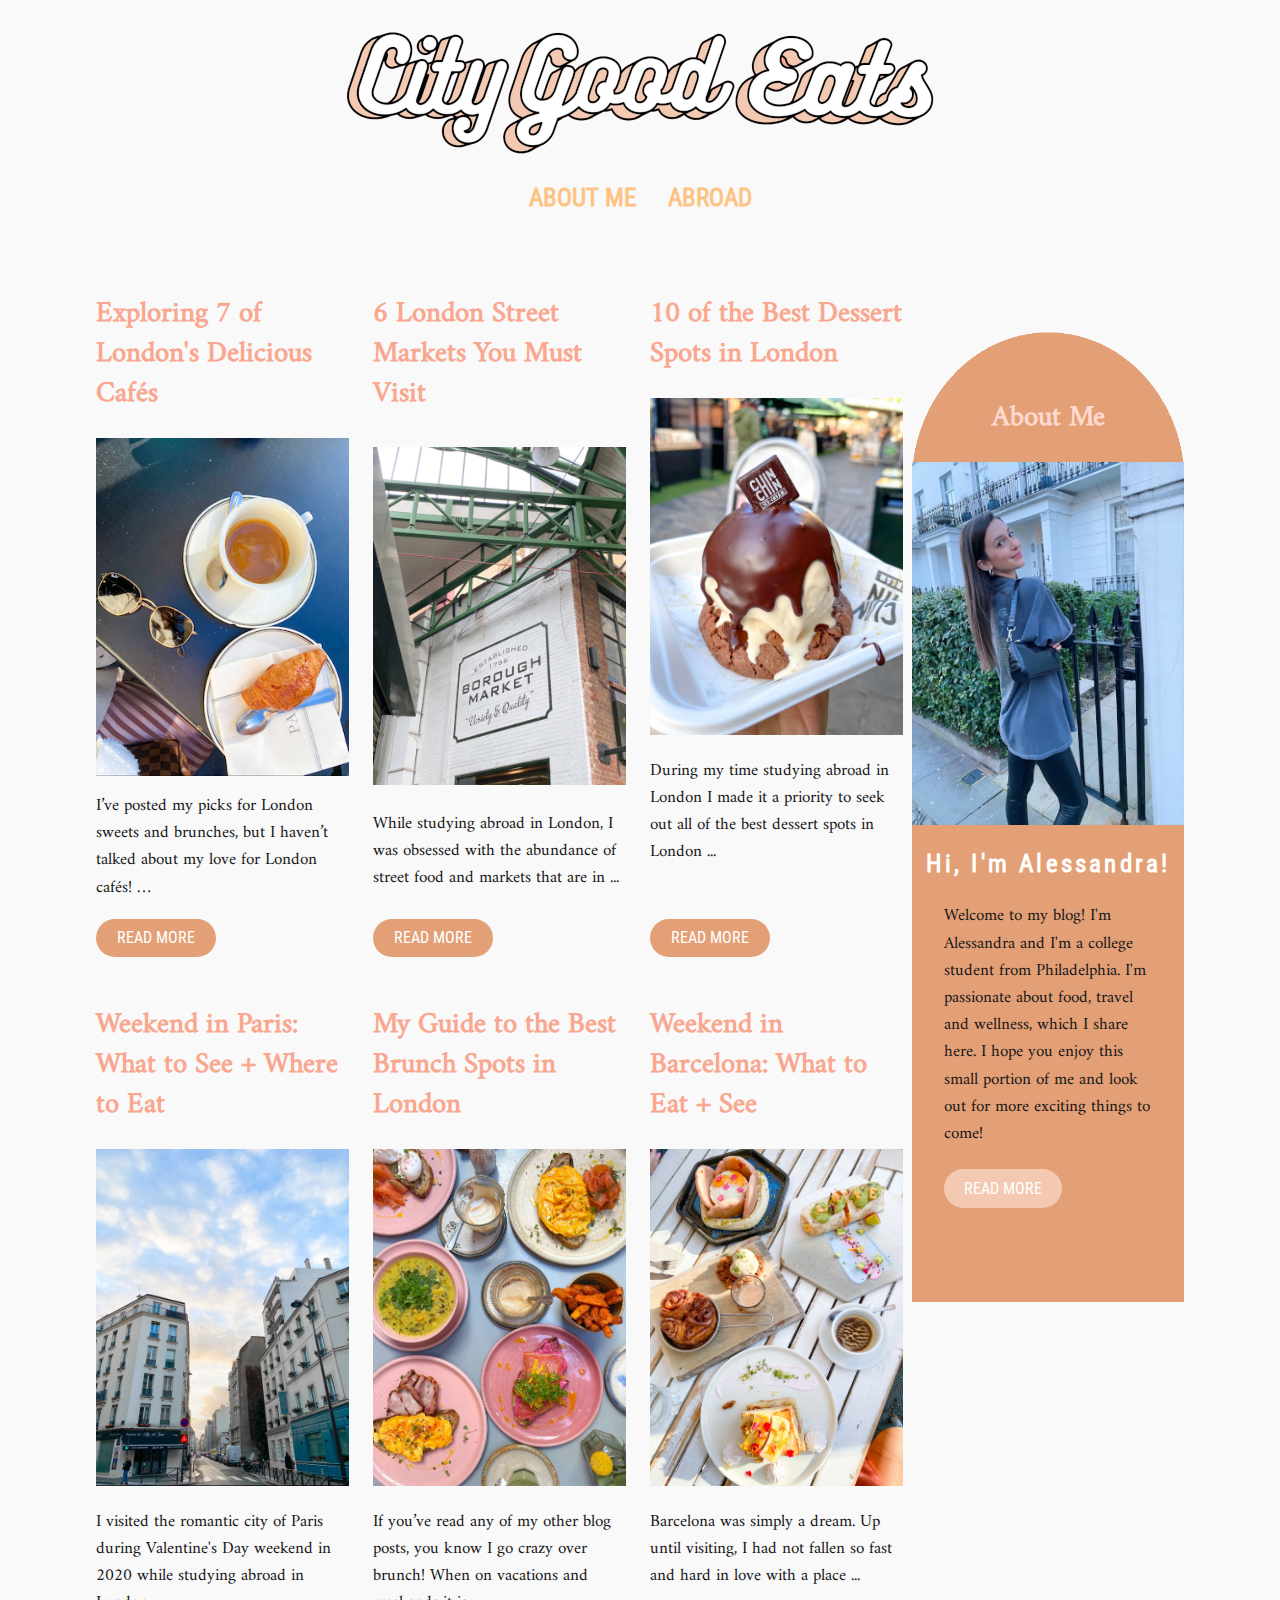
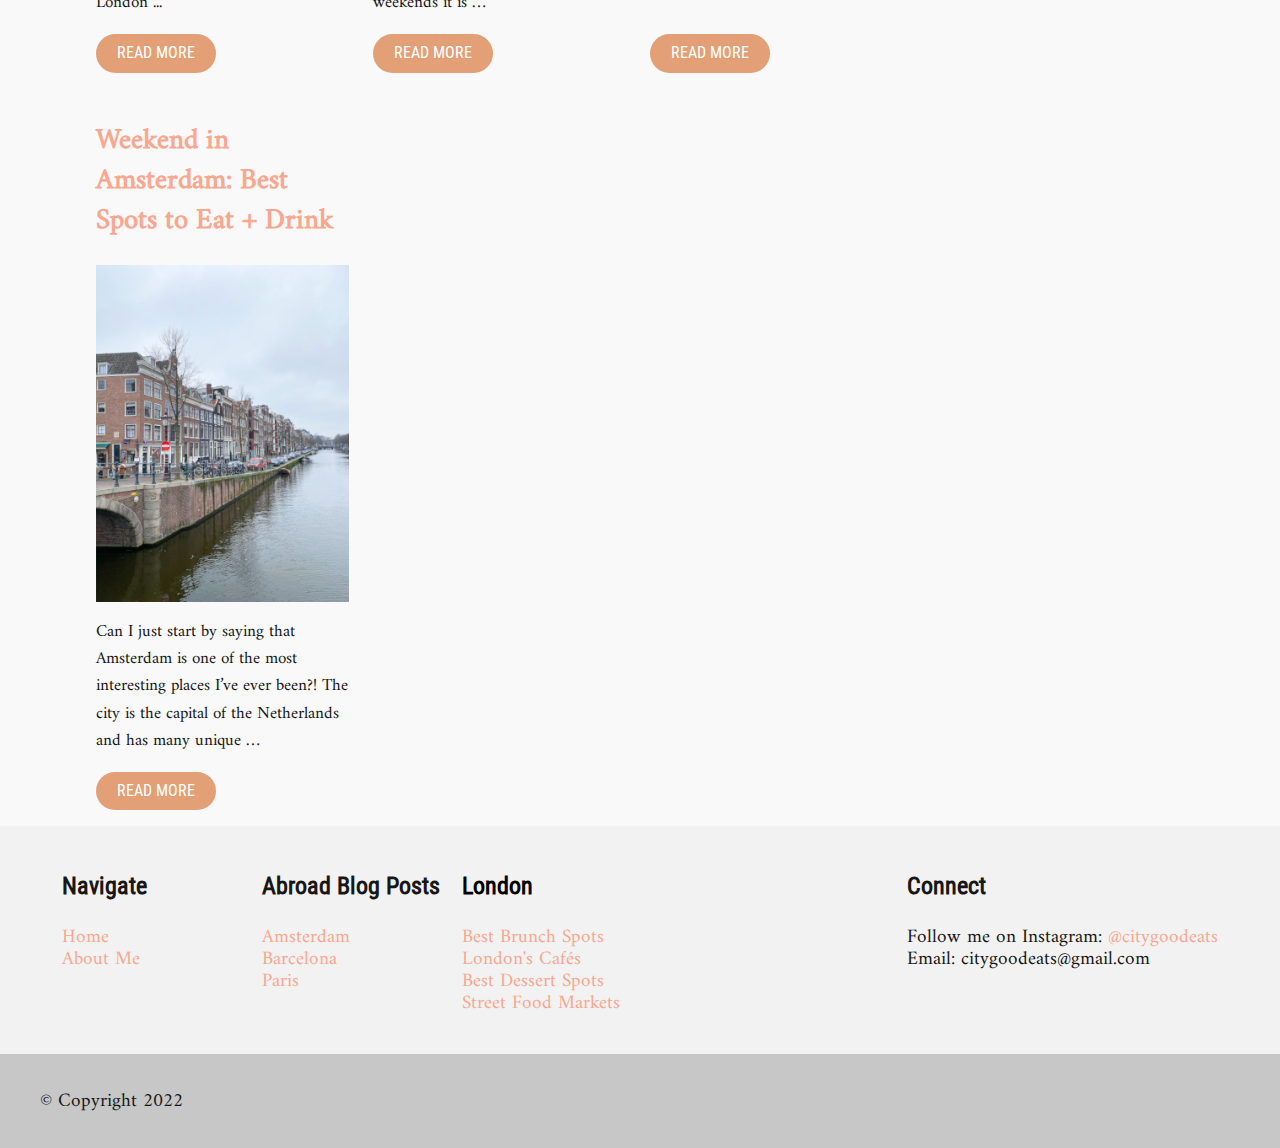
==== commit 84d114bb: "Responsive images for all images on Barcelona and Paris pages, added responsive imaging to home page" ====
--- a/index.html
+++ b/index.html
@@ -131,8 +131,11 @@
                     <section class="section london-desserts">
                         <h2><a href="london-desserts.html" target="_blank">10 of the Best Dessert Spots in London</a>
                         </h2>
-                        <img src="images/london-desserts/london-desserts-main-small.JPG"
-                            alt="a chocolate cookie with vanilla ice cream on top and chocolate drizzle on top, topped with a chocolate square that reads 'Chin Chin Ice Cream">
+                        <picture>
+                            <source class="img-resize" media="(min-width: 700px)" srcset="images/london-desserts/london-desserts-main-large.jpeg">
+                            <source media="(min-width: 300px)" srcset="images/london-desserts/london-desserts-main-small.JPG">
+                            <img class="img-resize" src="images/london-desserts/london-desserts-main-large.jpeg" alt="a chocolate cookie with vanilla ice cream on top and chocolate drizzle on top, topped with a chocolate square that reads 'Chin Chin Ice Cream"> 
+                        </picture>
                         <p>During my time studying abroad in London I made it a priority to seek out all of the best
                             dessert spots in London ...</p>
                         <a href="london-dessert.html" class="readmore">READ MORE</a>
@@ -141,8 +144,11 @@
                     <!-- PARIS BLOG POST -->
                     <section class="section paris">
                         <h2><a href="paris.html" target="_blank">Weekend in Paris: What to See + Where to Eat</a></h2>
-                        <img src="images/paris/paris-main-small.JPG" target="_blank"
-                            alt="picture of the top half of buildings in Paris with clouds in the morning sky">
+                        <picture>
+                            <source class="img-resize" media="(min-width: 700px)" srcset="images/paris/paris-main-large.jpeg">
+                            <source media="(min-width: 300px)" srcset="images/paris/paris-main-small.JPG">
+                            <img class="img-resize" src="images/paris/paris-main-large.jpeg" alt="picture of the top half of buildings in Paris with clouds in the morning sky"> 
+                        </picture>
                         <p>I visited the romantic city of Paris during Valentine's Day weekend in 2020 while studying
                             abroad in London ...</p>
                         <a href="paris.html" class="readmore">READ MORE</a>
@@ -152,8 +158,11 @@
                     <section class="section london-brunch">
                         <h2><a href="london-brunch.html" target="_blank">My Guide to the Best Brunch Spots in London</a>
                         </h2>
-                        <img src="images/london-brunch/london-brunch-main-small.JPG"
-                            alt="overhead picture of a table filled with different brunch foods on colorful plates from Farm Girl in London">
+                        <picture>
+                            <source class="img-resize" media="(min-width: 700px)" srcset="images/london-brunch/london-brunch-main-large.jpeg">
+                            <source media="(min-width: 300px)" srcset="images/london-brunch/london-brunch-main-small.JPG">
+                            <img class="img-resize" src="images/london-brunch/london-brunch-main-large.jpeg" alt="overhead picture of a table filled with different brunch foods on colorful plates from Farm Girl in London"> 
+                        </picture>
                         <p>If you’ve read any of my other blog posts, you know I go crazy over brunch! When on vacations
                             and weekends it is …</p>
                         <a href="london-brunch.html" class="readmore">READ MORE</a>
@@ -162,8 +171,11 @@
                     <!-- BARCELONA BLOG POST -->
                     <section class="section barcelona">
                         <h2><a href="barcelona.html" target="_blank">Weekend in Barcelona: What to Eat + See</a></h2>
-                        <img src="images/barcelona/barcelona-main-small.JPG" target="_blank"
-                            alt="overhead picture of a table with brunch items, including french toast, a burrito, and a cinnamon roll from Brunch and Cake in Barcelona">
+                        <picture>
+                            <source class="img-resize" media="(min-width: 700px)" srcset="images/barcelona/barc-bandcake-1-large.jpeg">
+                            <source media="(min-width: 300px)" srcset="images/barcelona/barc-bandcake-1-small.JPG">
+                            <img class="img-resize" src="images/barcelona/barc-bandcake-1-large.jpeg" alt="a white wooden table featuring a breakfast burrito, cinnamon roll, hummus and pita plate, and a french toast with a cup of espresso"> 
+                        </picture>
                         <p>Barcelona was simply a dream. Up until visiting, I had not fallen so fast and hard in love
                             with a place ...</p>
                         <a href="barcelona.html" class="readmore">READ MORE</a>
@@ -184,7 +196,7 @@
                 <!-- ABOUT ME SECTION -->
                 <aside class="sidebar">
                     <h2 id="about-me-title"><a href="about-me.html" target="_blank">About Me</a></h2>
-                    <img src="images/about-me-small.JPG"
+                    <img class="about-me-image" src="images/about-me-small.JPG"
                         alt="picture of myself (Alessandra) looking back and smiling at the camera with black leather leggins on, an oversized t-shirt and a black mini shoulder bag on">
                         <h3>Hi, I'm Alessandra!</h3>
                         <p>Welcome to my blog! I'm Alessandra and I'm a college student from Philadelphia. I'm
--- a/stylesheet.css
+++ b/stylesheet.css
@@ -125,11 +125,6 @@
     }
 }
 
-@media (min-width: 1200px) {
-    .wrapper-blogposts {
-        margin: 1rem 14rem 0rem 14rem;
-    }
-}
 
 /* MOBILE NAV */
 
@@ -300,6 +295,40 @@
 a.section h2 {
     margin-top: auto;
 }
+
+/* LONDON PAGE GRID */
+
+.grid-london p {
+    max-width: 300px;
+}
+
+.grid-london {
+    display: grid;
+    grid-template-columns: 1fr 1fr;
+    grid-template-areas: "post post";
+}
+
+.grid-london img {
+   margin-top: auto;
+}
+
+.posts-london {
+   grid-area: post;
+   display: flex;
+   flex-wrap: wrap;
+   gap: 1.5rem 1.5rem;
+}
+
+.section-london {
+   width: 31%;
+   display: flex;
+   flex-direction: column;
+}
+
+a.section-london h2 {
+   margin-top: auto;
+}
+
 
 /* READ MORE BUTTON */
 
@@ -330,6 +359,12 @@
 
 .img-resize {
     max-width: 300px;
+    margin: auto;
+    width: 100%;
+}
+
+.img-resize-hor {
+    max-width: 400px;
 }
 
 .images {
@@ -350,11 +385,14 @@
 }
 
 .about-me img {
-    float: left;
+  display: block;
+  margin-left: auto;
+  margin-right: auto;
+  width: 50%;
 }
 
 #about-me-text {
-    padding: 2rem;
+    padding: 1rem;
 }
 
 /* ABOUT ME SECTION ON HOME PAGE */
@@ -372,6 +410,7 @@
 
 .sidebar p {
     padding-bottom: 1rem;
+    margin: 0rem 2rem 1rem 2rem;
 }
 
 .sidebar img {
@@ -421,9 +460,9 @@
     border-radius: 25px;
     justify-content: center;
     max-width: 140px;
-    margin-top: auto;
     text-align: center;
     font-family: 'Roboto';
+    margin: 0rem 2rem 0rem 2rem;
 }
 
 a.readmore-aboutme:hover {
@@ -508,8 +547,8 @@
 
 /* BLOG POSTS */
 
-.post-main-img {
-    float: left;
+.wrapper-blogposts {
+    padding: 0rem 1rem;
 }
 
 .post-intro {
@@ -520,14 +559,17 @@
     padding-bottom: 2rem;
 }
 
+.post-main-img {
+  display: block;
+  margin-left: auto;
+  margin-right: auto;
+  width: 50%;
+}
+
 /* AMSTERDAM PAGE */
 
 #amsterdam-text {
-    padding: 4rem 2rem 6rem 2rem;
-}
-
-#amsterdam-brunch {
-    padding-top: 2rem;
+    padding: 1rem;
 }
 
 /* BARCELONA PAGE */
@@ -568,6 +610,14 @@
         display: flex;
         justify-content: space-between;
     }
+
+    .wrapper {
+        margin: 1rem 2.5rem 0rem 2.5rem;
+    }
+
+    .about-me-image {
+        max-width: 275px;
+    }
 }
 
 @media screen and (min-width: 700px) {
@@ -577,6 +627,44 @@
     .mobile-nav {
         display: none;
     }
+
+    .post-main-img {
+        float: left;
+        max-width: 300px;
+    }
+
+    #amsterdam-text {
+        padding-bottom: 4rem 2rem 8rem 2rem;
+    }
+    
+    #amsterdam-brunch {
+        padding-top: 8rem;
+    }
+
+    .aboutme p {
+        max-width: 300px;
+    }
+    
+    .about-me img {
+        float: left;
+    }
+    
+    #about-me-text {
+        padding: 2rem;
+    }
+
+    .aboutme p {
+        max-width: 300px;
+    }
+    
+    .about-me img {
+        float: left;
+    }
+    
+    #about-me-text {
+        padding: 2rem;
+    }
+
 }
 /* GRID MEDIA QUERIES */
 
@@ -592,7 +680,6 @@
    .sidebar {
        width: 100%;
    }
-
 }
 
 @media screen and (max-width: 700px) {
@@ -618,6 +705,7 @@
     }
     .sidebar {
         margin-left: 0rem;
+        margin-top: 6rem;
     }
 
     .additional-color {
